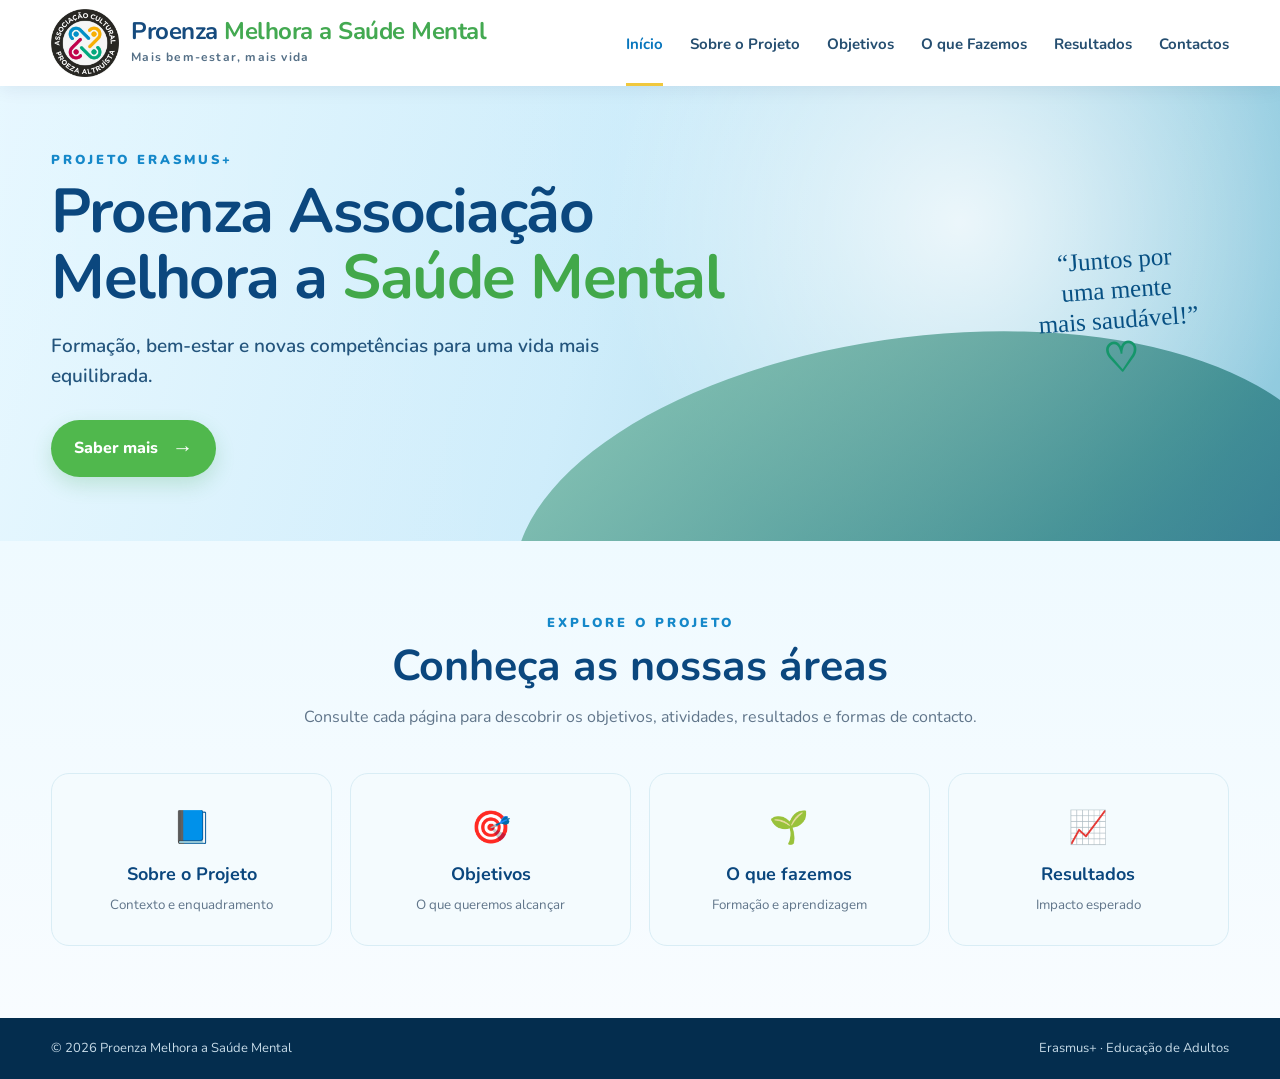
==== index.html @ 2174060f "Add script tag for menu.js in index.html" ====
<!DOCTYPE html>
<html lang="pt-PT">
<head>
<meta charset="UTF-8">
<meta name="viewport" content="width=device-width, initial-scale=1.0">
<meta name="description" content="Proenza Melhora a Saúde Mental — Projeto Erasmus+ de Educação de Adultos.">
<title>Proenza Melhora a Saúde Mental</title>
<link rel="preconnect" href="https://fonts.googleapis.com">
<link rel="preconnect" href="https://fonts.gstatic.com" crossorigin>
<link href="https://fonts.googleapis.com/css2?family=Nunito:wght@400;600;700;800;900&display=swap" rel="stylesheet">
<link rel="stylesheet" href="css/style.css">
</head>
<body data-page="index">
<header class="site-header"><div class="container nav-wrap">
<a class="brand" href="index.html" aria-label="Proenza Melhora a Saúde Mental — início">
<img class="brand-logo" src="css/imagens/logo.png" alt="Associação Cultural Proeza Altruísta">
<span class="brand-text"><strong>Proenza <span>Melhora a Saúde Mental</span></strong><small>Mais bem-estar, mais vida</small></span>
</a>
<button class="menu-toggle" aria-label="Abrir menu" aria-expanded="false"><span></span><span></span><span></span></button>
<nav class="main-nav" aria-label="Navegação principal" id="main-nav"></nav>
</div></header>
<main id="page-content"></main>
<footer class="site-footer"><div class="container footer-wrap"><span>© <span id="year"></span> Proenza Melhora a Saúde Mental</span><span>Erasmus+ · Educação de Adultos</span></div></footer>
<script src="dados/menu.js"></script>
<script src="js/common.js"></script>
<script src="dados/index.js"></script>
<script src="js/index.js"></script>
</body></html>
---- css/style.css ----
*{box-sizing:border-box;margin:0;padding:0}
:root{--blue:#0b477e;--blue2:#1696d2;--green:#42a84a;--purple:#8d78b9;--soft:#eef9fc;--text:#24415d;--muted:#60758a;--white:#fff;--dark:#07345d}
html{scroll-behavior:smooth}
body{font-family:'Nunito',Arial,sans-serif;color:var(--text);line-height:1.6;background:#fff}
a{text-decoration:none;color:inherit}
.container{width:min(1180px,92%);margin:auto}
.site-header{position:sticky;top:0;z-index:1000;background:rgba(255,255,255,.96);backdrop-filter:blur(10px);box-shadow:0 2px 18px rgba(0,40,80,.08)}
.nav-wrap{min-height:86px;display:flex;align-items:center;justify-content:space-between;gap:30px}
.brand{display:flex;align-items:center;gap:12px}
.brand-logo{width:68px;height:68px;object-fit:contain;display:block}
.brand-mark{position:relative;width:55px;height:55px;display:block}
.leaf{position:absolute;width:30px;height:42px;border-radius:100% 0 100% 0;bottom:2px}
.leaf-blue{left:5px;background:#1479bb;transform:rotate(-35deg)}
.leaf-green{right:2px;background:#4db35a;transform:rotate(35deg)}
.heart{position:absolute;left:18px;top:1px;color:#f5c53d;font-size:25px;z-index:2}
.brand-text strong{display:block;font-size:24px;line-height:1;color:#164b7e;letter-spacing:-.5px}
.brand-text strong span{color:#43a951}.brand-text strong em{color:#2d9c55;font-style:normal}
.brand-text small{display:block;color:#557087;font-size:12px;font-weight:700;letter-spacing:1.2px;margin-top:5px}
.main-nav{display:flex;align-items:center;gap:27px;font-size:15px;font-weight:700}
.main-nav a{padding:31px 0 27px;border-bottom:3px solid transparent;color:#254e70}
.main-nav a:hover,.main-nav a.active{color:#0876bd;border-color:#f0c83e}
.menu-toggle{display:none;background:none;border:0;cursor:pointer}
.menu-toggle span{display:block;width:27px;height:3px;background:var(--blue);margin:5px;border-radius:5px}
.hero{min-height:455px;position:relative;background:linear-gradient(105deg,#dff5ff 0%,#c7eafa 46%,#8ec9dd 100%);overflow:hidden}
.hero:after{content:"";position:absolute;right:-5%;bottom:-45%;width:65%;height:90%;background:linear-gradient(145deg,#70b89b,#237a79 60%,#0b5078);border-radius:50% 50% 0 0;opacity:.72;transform:rotate(-7deg)}
.hero-overlay{position:absolute;inset:0;background:radial-gradient(circle at 75% 30%,rgba(255,255,255,.75),transparent 35%),linear-gradient(90deg,rgba(255,255,255,.25),transparent)}
.hero-content{position:relative;z-index:2;min-height:455px;display:flex;align-items:center;justify-content:space-between}
.hero-copy{max-width:690px}.eyebrow{font-size:13px;font-weight:900;letter-spacing:3px;color:#1588c9;margin-bottom:9px}
.hero h1{font-size:clamp(38px,5vw,62px);line-height:1.06;color:var(--blue);letter-spacing:-1.5px}
.hero h1 span{color:var(--green)}.hero-subtitle{font-size:19px;max-width:570px;margin:20px 0 28px;color:#24557d;font-weight:600}
.hero-message{font-family:cursive;color:#075083;font-size:25px;line-height:1.2;text-align:center;transform:rotate(-4deg);margin-right:30px}.hero-message b{display:block;color:#15966a;font-size:40px}
.btn{display:inline-flex;align-items:center;gap:14px;border-radius:30px;padding:12px 23px;font-weight:800;transition:.25s;cursor:pointer}.btn span{font-size:21px}.btn-primary{background:#50b84d;color:#fff;box-shadow:0 8px 20px rgba(50,160,70,.2)}.btn-primary:hover{transform:translateY(-2px);background:#3ca341}.btn-outline{border:2px solid #168bd1;color:#0877bd;margin-top:15px}.btn-outline:hover{background:#168bd1;color:#fff}
.section{padding:80px 0}.section-soft{padding:72px 0;background:linear-gradient(180deg,#effaff,#f8fcff)}
.section-heading{margin-bottom:42px}.section-heading.centered{text-align:center;max-width:820px;margin-left:auto;margin-right:auto}.section-heading h2,.about h2,.results h2{font-size:clamp(30px,4vw,43px);line-height:1.1;color:var(--blue);margin-bottom:15px}.section-heading>p:last-child{color:var(--muted)}
.cards.three{display:grid;grid-template-columns:repeat(3,1fr);gap:30px}
.objective-card{display:grid;grid-template-columns:86px 1fr;gap:18px;background:#fff;border-radius:20px;padding:27px;box-shadow:0 8px 30px rgba(0,65,100,.08);transition:.25s}.objective-card:hover{transform:translateY(-5px);box-shadow:0 15px 35px rgba(0,65,100,.12)}
.icon-circle{width:75px;height:75px;border-radius:50%;display:grid;place-items:center;color:#fff;font-size:32px;font-weight:800}.icon-circle.blue{background:#48a9dd}.icon-circle.green{background:#66b84d}.icon-circle.purple{background:#9b86c1}
.number{font-size:13px;color:#1588c9;font-weight:900}.objective-card h3{font-size:19px;line-height:1.25;color:var(--blue);margin:3px 0 10px}.objective-card p{font-size:14px;color:var(--muted)}
.about-grid{display:grid;grid-template-columns:1.15fr .85fr;gap:65px;align-items:center}.about-copy p{margin-bottom:15px;color:#50677b}.project-info{background:#eef8fd;border-radius:12px;padding:28px;box-shadow:0 10px 30px rgba(0,70,100,.07)}.erasmus-badge{display:flex;align-items:center;gap:14px;border-bottom:1px solid #c9e1ed;padding-bottom:20px;margin-bottom:8px}.eu-flag{width:62px;height:40px;display:grid;place-items:center;background:#1554a0;color:#ffd83d;font-size:24px}.erasmus-badge strong{display:block;font-size:24px;color:#155b99}.erasmus-badge small{display:block;color:#527087}.info-row{display:flex;gap:15px;padding:16px 0;border-bottom:1px solid #d7e8ef}.info-row:last-child{border-bottom:0}.info-row>span{font-size:22px;color:#1787c6;width:28px;text-align:center}.info-row strong,.info-row small{display:block}.info-row strong{font-size:14px;color:#174c75}.info-row small{font-size:13px;color:#5d7180}
.stats{background:linear-gradient(90deg,#0a78b8,#187eab);color:#fff;padding:34px 0}.stats-grid{display:grid;grid-template-columns:repeat(3,1fr);gap:35px;text-align:center}.stats strong{display:block;font-size:44px;line-height:1;font-weight:900}.stats span{display:block;font-size:14px;margin-top:8px;opacity:.94}
.topic-grid{display:grid;grid-template-columns:repeat(4,1fr);gap:18px}.topic-grid article{border:1px solid #e0edf2;border-radius:17px;padding:25px 20px;background:#fff;box-shadow:0 5px 20px rgba(0,60,100,.05);transition:.25s}.topic-grid article:hover{transform:translateY(-4px);border-color:#9fd4e8}.topic-grid span{font-size:32px}.topic-grid h3{color:var(--blue);margin:9px 0 4px}.topic-grid p{font-size:13px;color:var(--muted)}
.results-grid{display:grid;grid-template-columns:1fr 1fr;gap:70px;align-items:center}.results-list{display:grid;gap:12px}.results-list div{background:#fff;border-radius:12px;padding:13px 17px;color:#31576f;font-weight:700;box-shadow:0 4px 15px rgba(0,60,100,.05)}.results-list div:first-letter{color:#42a84a}
.quick-grid{display:grid;grid-template-columns:repeat(4,1fr);gap:18px}.quick-card{padding:28px 20px;border-radius:18px;background:#f4fbfe;border:1px solid #d9edf5;text-align:center;transition:.25s}.quick-card:hover{transform:translateY(-5px);background:#fff;box-shadow:0 10px 28px rgba(0,60,100,.08)}.quick-card span{display:block;font-size:32px}.quick-card strong{display:block;color:var(--blue);font-size:18px;margin:7px 0 3px}.quick-card small{color:var(--muted)}
.section-dark{background:#063a63;color:#fff;padding:65px 0}.contact-grid{display:grid;grid-template-columns:1fr 1fr;gap:70px;align-items:center}.eyebrow.light{color:#75c9ee}.contact h2{font-size:clamp(31px,4vw,45px);line-height:1.1;margin-bottom:15px}.contact p{opacity:.88}.contact-box{background:rgba(255,255,255,.1);border:1px solid rgba(255,255,255,.18);border-radius:18px;padding:25px;display:grid;gap:7px}.contact-box strong{font-size:20px}.contact-box span{font-size:14px;opacity:.85}.contact-box a{display:inline-block;margin-top:10px;background:#55b84d;color:#fff;border-radius:25px;padding:9px 18px;width:max-content;font-weight:800}
.site-footer{background:#042d4e;color:#c7dbe8;padding:20px 0;font-size:13px}.footer-wrap{display:flex;justify-content:space-between;gap:20px}
@media(max-width:1000px){.main-nav{gap:15px;font-size:14px}.hero-message{display:none}.cards.three{grid-template-columns:1fr}.topic-grid{grid-template-columns:repeat(2,1fr)}}
@media(max-width:760px){.nav-wrap{min-height:74px}.menu-toggle{display:block}.main-nav{position:absolute;top:74px;left:0;right:0;background:#fff;display:none;flex-direction:column;align-items:stretch;padding:10px 6%;box-shadow:0 12px 20px rgba(0,50,80,.1)}.main-nav.open{display:flex}.main-nav a{padding:12px 0;border-bottom:1px solid #eaf1f5}.brand-text strong{font-size:18px}.brand-text small{font-size:9px}.brand-logo{width:52px;height:52px}.brand-mark{width:44px;height:44px;transform:scale(.8);transform-origin:left center}.hero{min-height:520px}.hero-content{min-height:520px}.hero h1{font-size:42px}.hero-subtitle{font-size:17px}.about-grid,.results-grid,.contact-grid{grid-template-columns:1fr;gap:35px}.stats-grid{grid-template-columns:1fr;gap:22px}.quick-grid{grid-template-columns:1fr 1fr}.footer-wrap{flex-direction:column}.section{padding:60px 0}}
@media(max-width:480px){.topic-grid,.quick-grid{grid-template-columns:1fr}.objective-card{grid-template-columns:65px 1fr;padding:20px}.icon-circle{width:60px;height:60px;font-size:25px}.hero h1{font-size:35px}.project-info{padding:20px}.section-heading{margin-bottom:30px}}

/* Navegação multipágina com transição suave */
body{opacity:1;transition:opacity .32s ease,transform .32s ease}
body.page-leave{opacity:0;transform:translateY(8px)}
.page-intro{padding:76px 0 28px}
.page-intro h1{font-size:clamp(34px,5vw,54px);color:var(--blue);line-height:1.08}
.page-intro p{max-width:760px;color:var(--muted);margin-top:15px}
@media(prefers-reduced-motion:reduce){body{transition:none}}
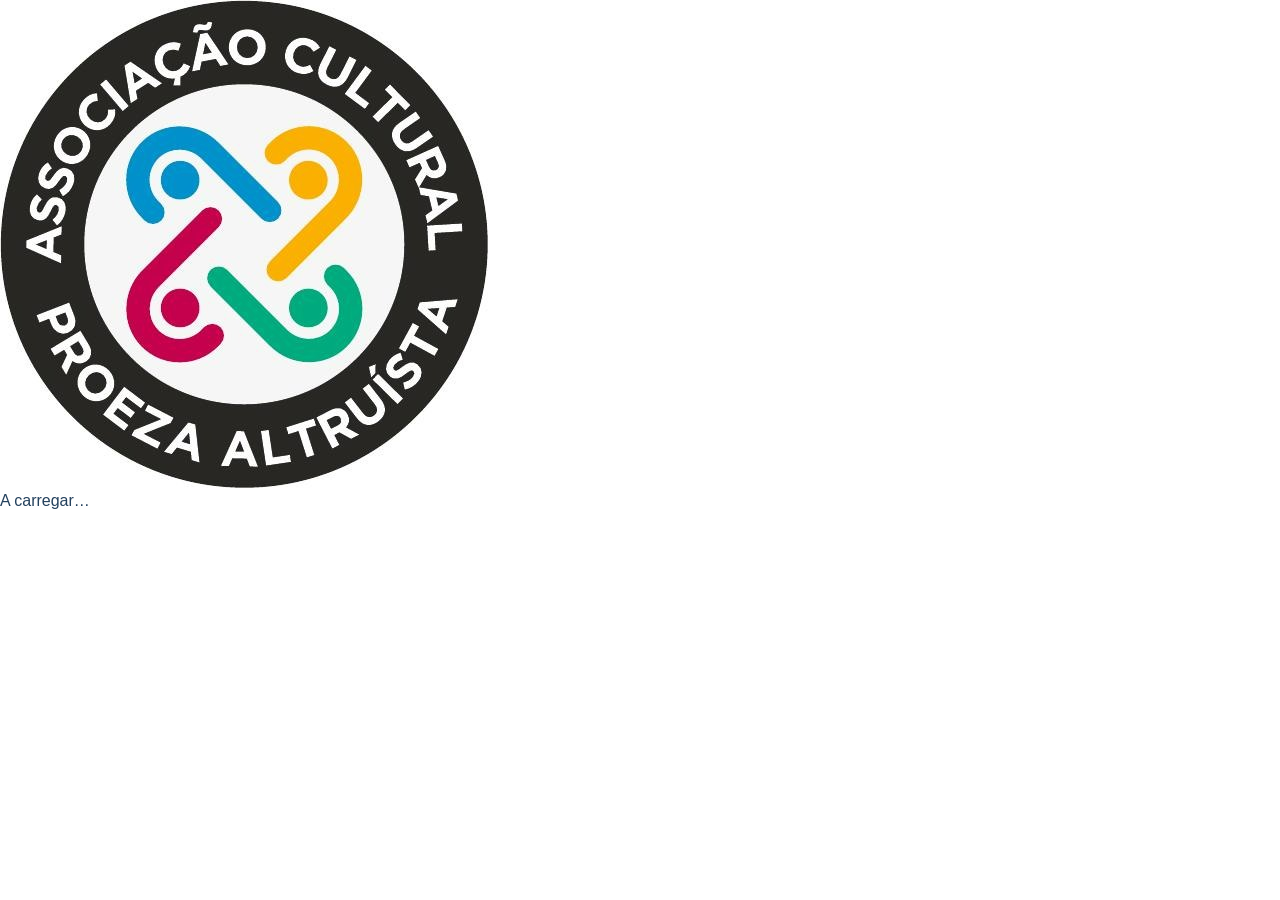
==== commit 4c241491: "Add files via upload" ====
--- a/index.html
+++ b/index.html
@@ -1,28 +1,25 @@
 <!DOCTYPE html>
-<html lang="pt-PT">
+<html lang="pt">
 <head>
-<meta charset="UTF-8">
-<meta name="viewport" content="width=device-width, initial-scale=1.0">
-<meta name="description" content="Proenza Melhora a Saúde Mental — Projeto Erasmus+ de Educação de Adultos.">
-<title>Proenza Melhora a Saúde Mental</title>
-<link rel="preconnect" href="https://fonts.googleapis.com">
-<link rel="preconnect" href="https://fonts.gstatic.com" crossorigin>
-<link href="https://fonts.googleapis.com/css2?family=Nunito:wght@400;600;700;800;900&display=swap" rel="stylesheet">
-<link rel="stylesheet" href="css/style.css">
+  <meta charset="UTF-8">
+  <meta name="viewport" content="width=device-width, initial-scale=1.0">
+  <title>Proenza</title>
+  <link rel="stylesheet" href="css/style.css">
 </head>
-<body data-page="index">
-<header class="site-header"><div class="container nav-wrap">
-<a class="brand" href="index.html" aria-label="Proenza Melhora a Saúde Mental — início">
-<img class="brand-logo" src="css/imagens/logo.png" alt="Associação Cultural Proeza Altruísta">
-<span class="brand-text"><strong>Proenza <span>Melhora a Saúde Mental</span></strong><small>Mais bem-estar, mais vida</small></span>
-</a>
-<button class="menu-toggle" aria-label="Abrir menu" aria-expanded="false"><span></span><span></span><span></span></button>
-<nav class="main-nav" aria-label="Navegação principal" id="main-nav"></nav>
-</div></header>
-<main id="page-content"></main>
-<footer class="site-footer"><div class="container footer-wrap"><span>© <span id="year"></span> Proenza Melhora a Saúde Mental</span><span>Erasmus+ · Educação de Adultos</span></div></footer>
-<script src="dados/menu.js"></script>
-<script src="js/common.js"></script>
-<script src="dados/index.js"></script>
-<script src="js/index.js"></script>
-</body></html>
+<body>
+  <header id="site-header">
+    <div class="header-inner">
+      <a class="brand" href="#index" aria-label="Proenza - início">
+        <img src="css/imagens/logo.png" alt="Proenza">
+      </a>
+      <nav id="main-menu" aria-label="Menu principal"></nav>
+    </div>
+  </header>
+
+  <main id="page-content" tabindex="-1">
+    <div class="page-loading">A carregar…</div>
+  </main>
+
+  <script type="module" src="js/app.js"></script>
+</body>
+</html>
--- a/css/style.css
+++ b/css/style.css
@@ -54,3 +54,24 @@
 .page-intro h1{font-size:clamp(34px,5vw,54px);color:var(--blue);line-height:1.08}
 .page-intro p{max-width:760px;color:var(--muted);margin-top:15px}
 @media(prefers-reduced-motion:reduce){body{transition:none}}
+
+/* Header permanente: apenas #page-content muda durante a navegação. */
+#site-header {
+  position: sticky;
+  top: 0;
+  z-index: 1000;
+  background: var(--header-bg, #ffffff);
+}
+#page-content {
+  transition: opacity .18s ease, transform .18s ease;
+}
+#page-content.is-changing {
+  opacity: 0;
+  transform: translateY(8px);
+}
+#main-menu a.active {
+  font-weight: 700;
+}
+@media (prefers-reduced-motion: reduce) {
+  #page-content { transition: none; }
+}
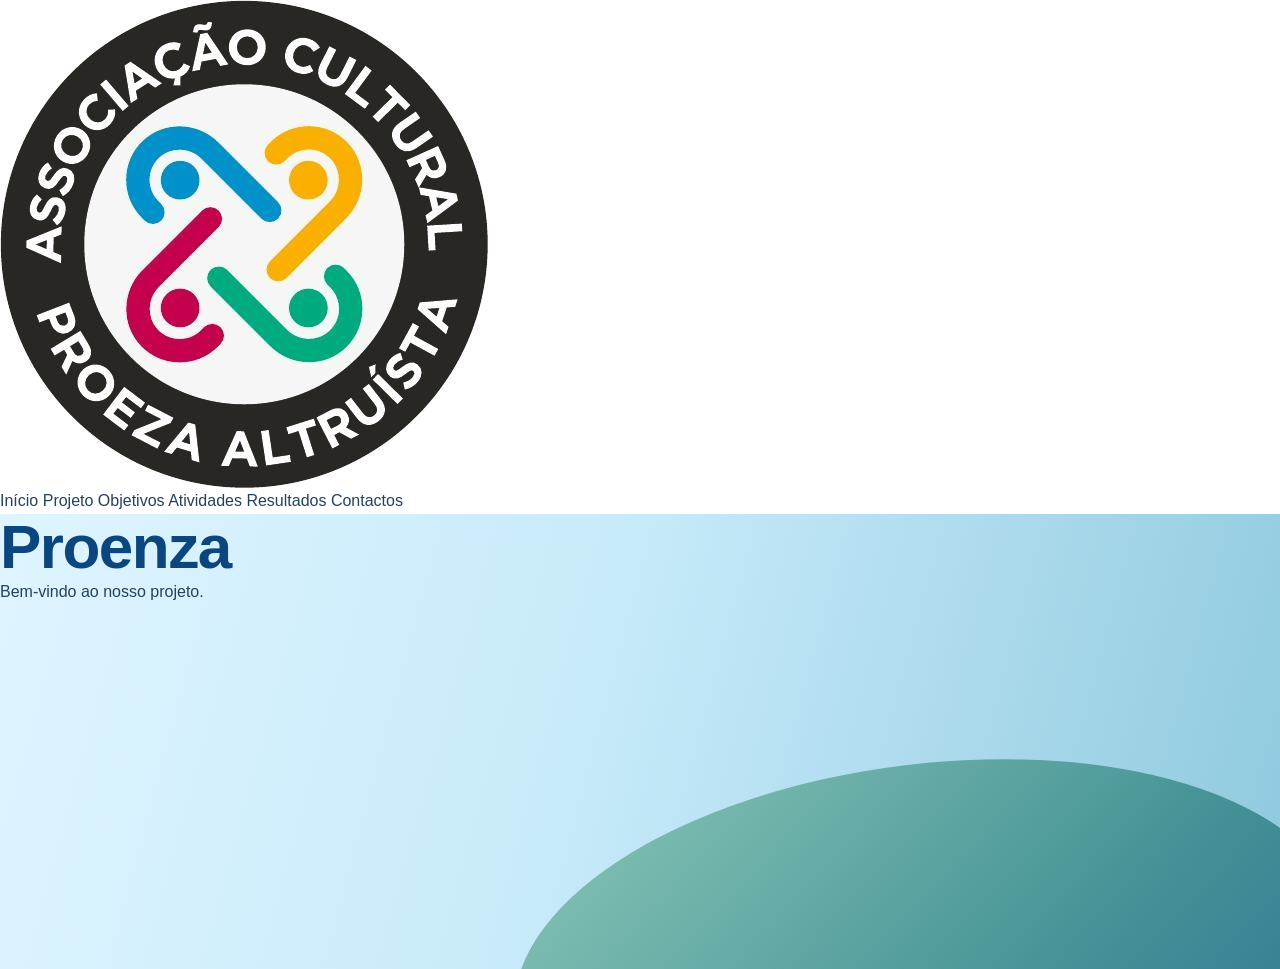
==== commit 6e4b2eea: "Update index.html" ====
--- a/index.html
+++ b/index.html
@@ -9,17 +9,26 @@
 <body>
   <header id="site-header">
     <div class="header-inner">
-      <a class="brand" href="#index" aria-label="Proenza - início">
-        <img src="css/imagens/logo.png" alt="Proenza">
+      <a class="brand" href="index.html" aria-label="Proenza - início">
+        <img src="css/imagens/logo.png" alt="Proenza" class="site-logo">
       </a>
-      <nav id="main-menu" aria-label="Menu principal"></nav>
+
+      <nav id="main-menu" aria-label="Menu principal">
+        <a href="index.html">Início</a>
+        <a href="projeto.html">Projeto</a>
+        <a href="objetivos.html">Objetivos</a>
+        <a href="atividades.html">Atividades</a>
+        <a href="resultados.html">Resultados</a>
+        <a href="contactos.html">Contactos</a>
+      </nav>
     </div>
   </header>
 
-  <main id="page-content" tabindex="-1">
-    <div class="page-loading">A carregar…</div>
+  <main id="page-content">
+    <section class="hero">
+      <h1>Proenza</h1>
+      <p>Bem-vindo ao nosso projeto.</p>
+    </section>
   </main>
-
-  <script type="module" src="js/app.js"></script>
 </body>
 </html>
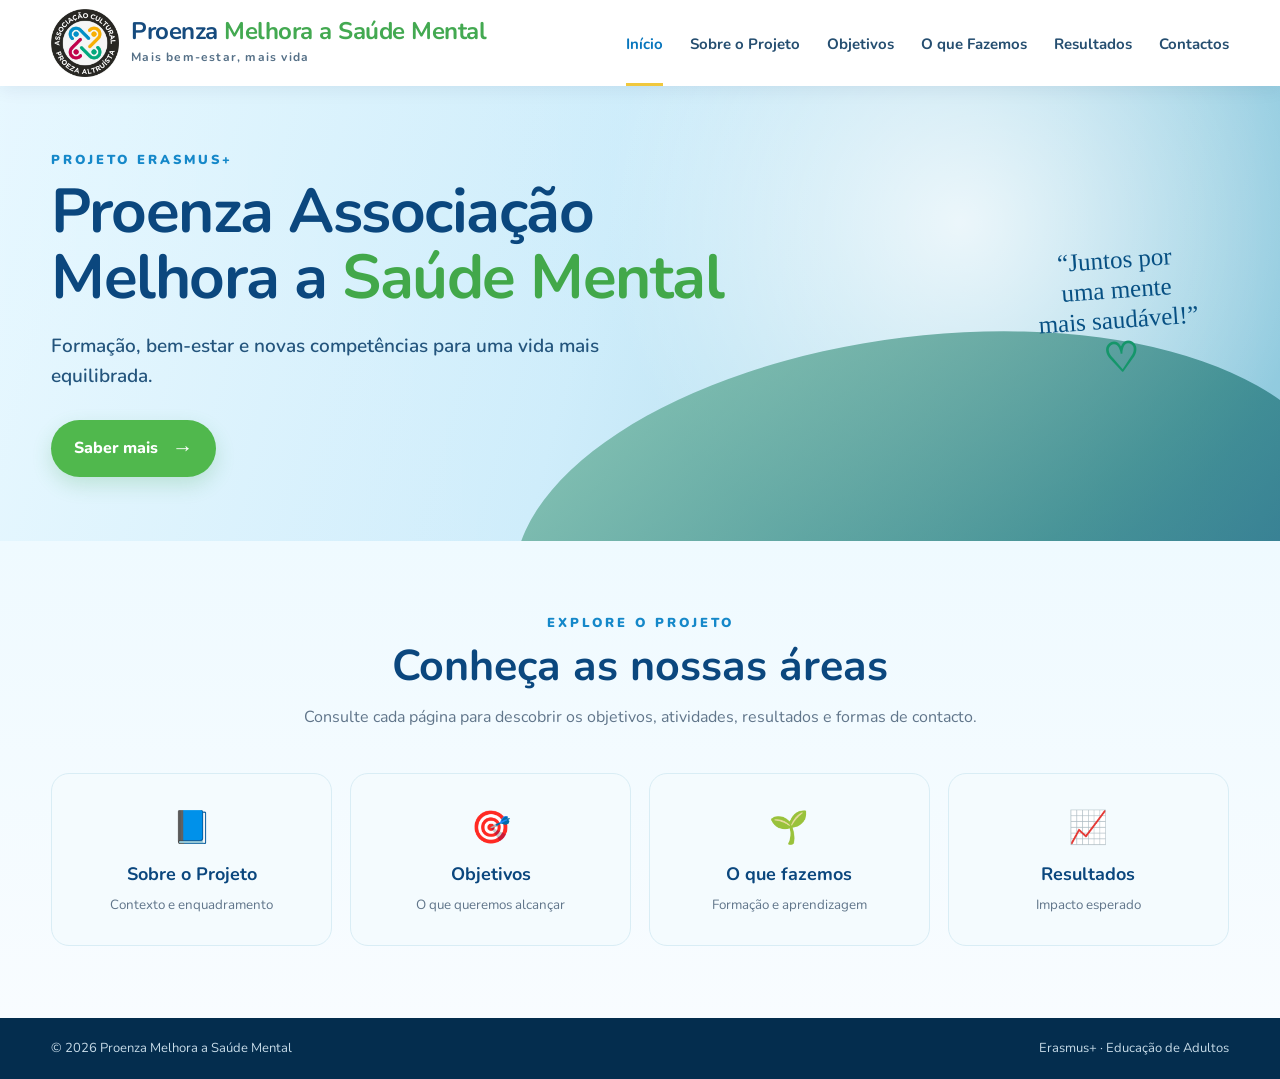
==== commit a9e8bc7f: "Add files via upload" ====
--- a/index.html
+++ b/index.html
@@ -1,34 +1,28 @@
 <!DOCTYPE html>
-<html lang="pt">
+<html lang="pt-PT">
 <head>
-  <meta charset="UTF-8">
-  <meta name="viewport" content="width=device-width, initial-scale=1.0">
-  <title>Proenza</title>
-  <link rel="stylesheet" href="css/style.css">
+<meta charset="UTF-8">
+<meta name="viewport" content="width=device-width, initial-scale=1.0">
+<meta name="description" content="Proenza Melhora a Saúde Mental — Projeto Erasmus+ de Educação de Adultos.">
+<title>Proenza Melhora a Saúde Mental</title>
+<link rel="preconnect" href="https://fonts.googleapis.com">
+<link rel="preconnect" href="https://fonts.gstatic.com" crossorigin>
+<link href="https://fonts.googleapis.com/css2?family=Nunito:wght@400;600;700;800;900&display=swap" rel="stylesheet">
+<link rel="stylesheet" href="css/style.css">
 </head>
-<body>
-  <header id="site-header">
-    <div class="header-inner">
-      <a class="brand" href="index.html" aria-label="Proenza - início">
-        <img src="css/imagens/logo.png" alt="Proenza" class="site-logo">
-      </a>
-
-      <nav id="main-menu" aria-label="Menu principal">
-        <a href="index.html">Início</a>
-        <a href="projeto.html">Projeto</a>
-        <a href="objetivos.html">Objetivos</a>
-        <a href="atividades.html">Atividades</a>
-        <a href="resultados.html">Resultados</a>
-        <a href="contactos.html">Contactos</a>
-      </nav>
-    </div>
-  </header>
-
-  <main id="page-content">
-    <section class="hero">
-      <h1>Proenza</h1>
-      <p>Bem-vindo ao nosso projeto.</p>
-    </section>
-  </main>
-</body>
-</html>
+<body data-page="index">
+<header class="site-header"><div class="container nav-wrap">
+<a class="brand" href="index.html" aria-label="Proenza Melhora a Saúde Mental — início">
+<img class="brand-logo" src="css/imagens/logo.png" alt="Associação Cultural Proeza Altruísta">
+<span class="brand-text"><strong>Proenza <span>Melhora a Saúde Mental</span></strong><small>Mais bem-estar, mais vida</small></span>
+</a>
+<button class="menu-toggle" aria-label="Abrir menu" aria-expanded="false"><span></span><span></span><span></span></button>
+<nav class="main-nav" aria-label="Navegação principal" id="main-nav"></nav>
+</div></header>
+<main id="page-content"></main>
+<footer class="site-footer"><div class="container footer-wrap"><span>© <span id="year"></span> Proenza Melhora a Saúde Mental</span><span>Erasmus+ · Educação de Adultos</span></div></footer>
+<script src="dados/menu.js"></script>
+<script src="js/common.js"></script>
+<script src="dados/index.js"></script>
+<script src="js/index.js"></script>
+</body></html>
--- a/css/style.css
+++ b/css/style.css
@@ -54,24 +54,3 @@
 .page-intro h1{font-size:clamp(34px,5vw,54px);color:var(--blue);line-height:1.08}
 .page-intro p{max-width:760px;color:var(--muted);margin-top:15px}
 @media(prefers-reduced-motion:reduce){body{transition:none}}
-
-/* Header permanente: apenas #page-content muda durante a navegação. */
-#site-header {
-  position: sticky;
-  top: 0;
-  z-index: 1000;
-  background: var(--header-bg, #ffffff);
-}
-#page-content {
-  transition: opacity .18s ease, transform .18s ease;
-}
-#page-content.is-changing {
-  opacity: 0;
-  transform: translateY(8px);
-}
-#main-menu a.active {
-  font-weight: 700;
-}
-@media (prefers-reduced-motion: reduce) {
-  #page-content { transition: none; }
-}
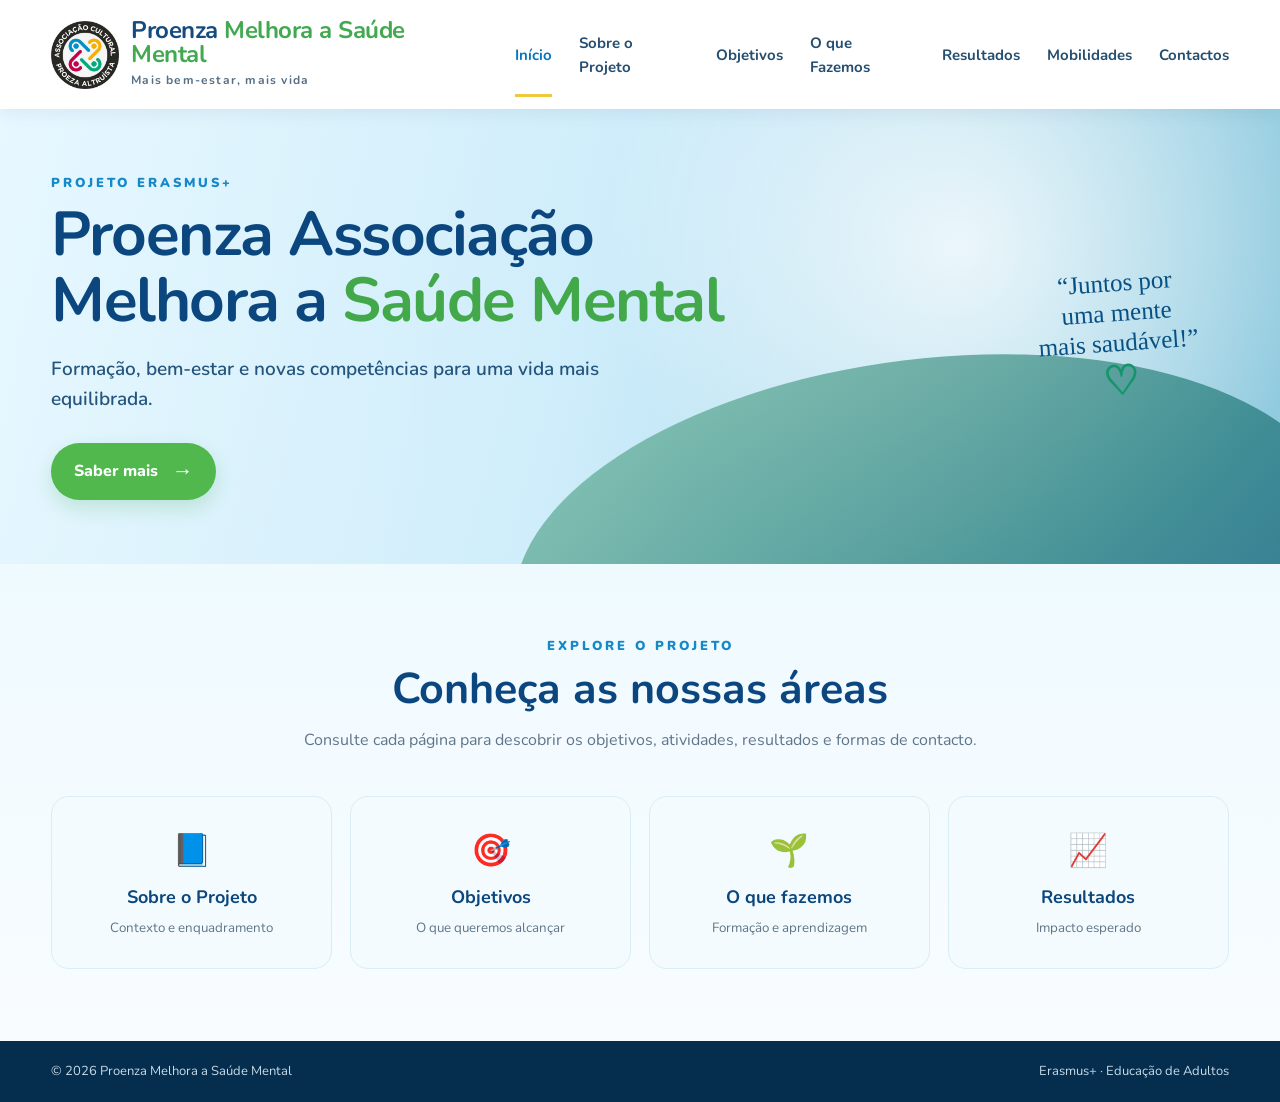
==== commit fcf29631: "Fix title typo in index.html" ====
--- a/index.html
+++ b/index.html
@@ -4,7 +4,7 @@
 <meta charset="UTF-8">
 <meta name="viewport" content="width=device-width, initial-scale=1.0">
 <meta name="description" content="Proenza Melhora a Saúde Mental — Projeto Erasmus+ de Educação de Adultos.">
-<title>Proenza Melhora a Saúde Mental</title>
+<title>Proeza Melhora a Saúde Mental</title>
 <link rel="preconnect" href="https://fonts.googleapis.com">
 <link rel="preconnect" href="https://fonts.gstatic.com" crossorigin>
 <link href="https://fonts.googleapis.com/css2?family=Nunito:wght@400;600;700;800;900&display=swap" rel="stylesheet">
@@ -25,4 +25,4 @@
 <script src="js/common.js"></script>
 <script src="dados/index.js"></script>
 <script src="js/index.js"></script>
-</body></html>+</body></html>
--- a/css/style.css
+++ b/css/style.css
@@ -4,6 +4,7 @@
 body{font-family:'Nunito',Arial,sans-serif;color:var(--text);line-height:1.6;background:#fff}
 a{text-decoration:none;color:inherit}
 .container{width:min(1180px,92%);margin:auto}
+
 .site-header{position:sticky;top:0;z-index:1000;background:rgba(255,255,255,.96);backdrop-filter:blur(10px);box-shadow:0 2px 18px rgba(0,40,80,.08)}
 .nav-wrap{min-height:86px;display:flex;align-items:center;justify-content:space-between;gap:30px}
 .brand{display:flex;align-items:center;gap:12px}
@@ -13,44 +14,488 @@
 .leaf-blue{left:5px;background:#1479bb;transform:rotate(-35deg)}
 .leaf-green{right:2px;background:#4db35a;transform:rotate(35deg)}
 .heart{position:absolute;left:18px;top:1px;color:#f5c53d;font-size:25px;z-index:2}
+
 .brand-text strong{display:block;font-size:24px;line-height:1;color:#164b7e;letter-spacing:-.5px}
-.brand-text strong span{color:#43a951}.brand-text strong em{color:#2d9c55;font-style:normal}
+.brand-text strong span{color:#43a951}
+.brand-text strong em{color:#2d9c55;font-style:normal}
 .brand-text small{display:block;color:#557087;font-size:12px;font-weight:700;letter-spacing:1.2px;margin-top:5px}
+
 .main-nav{display:flex;align-items:center;gap:27px;font-size:15px;font-weight:700}
 .main-nav a{padding:31px 0 27px;border-bottom:3px solid transparent;color:#254e70}
 .main-nav a:hover,.main-nav a.active{color:#0876bd;border-color:#f0c83e}
+
 .menu-toggle{display:none;background:none;border:0;cursor:pointer}
 .menu-toggle span{display:block;width:27px;height:3px;background:var(--blue);margin:5px;border-radius:5px}
+
 .hero{min-height:455px;position:relative;background:linear-gradient(105deg,#dff5ff 0%,#c7eafa 46%,#8ec9dd 100%);overflow:hidden}
 .hero:after{content:"";position:absolute;right:-5%;bottom:-45%;width:65%;height:90%;background:linear-gradient(145deg,#70b89b,#237a79 60%,#0b5078);border-radius:50% 50% 0 0;opacity:.72;transform:rotate(-7deg)}
 .hero-overlay{position:absolute;inset:0;background:radial-gradient(circle at 75% 30%,rgba(255,255,255,.75),transparent 35%),linear-gradient(90deg,rgba(255,255,255,.25),transparent)}
 .hero-content{position:relative;z-index:2;min-height:455px;display:flex;align-items:center;justify-content:space-between}
-.hero-copy{max-width:690px}.eyebrow{font-size:13px;font-weight:900;letter-spacing:3px;color:#1588c9;margin-bottom:9px}
+.hero-copy{max-width:690px}
+
+.eyebrow{font-size:13px;font-weight:900;letter-spacing:3px;color:#1588c9;margin-bottom:9px}
+
 .hero h1{font-size:clamp(38px,5vw,62px);line-height:1.06;color:var(--blue);letter-spacing:-1.5px}
-.hero h1 span{color:var(--green)}.hero-subtitle{font-size:19px;max-width:570px;margin:20px 0 28px;color:#24557d;font-weight:600}
-.hero-message{font-family:cursive;color:#075083;font-size:25px;line-height:1.2;text-align:center;transform:rotate(-4deg);margin-right:30px}.hero-message b{display:block;color:#15966a;font-size:40px}
-.btn{display:inline-flex;align-items:center;gap:14px;border-radius:30px;padding:12px 23px;font-weight:800;transition:.25s;cursor:pointer}.btn span{font-size:21px}.btn-primary{background:#50b84d;color:#fff;box-shadow:0 8px 20px rgba(50,160,70,.2)}.btn-primary:hover{transform:translateY(-2px);background:#3ca341}.btn-outline{border:2px solid #168bd1;color:#0877bd;margin-top:15px}.btn-outline:hover{background:#168bd1;color:#fff}
-.section{padding:80px 0}.section-soft{padding:72px 0;background:linear-gradient(180deg,#effaff,#f8fcff)}
-.section-heading{margin-bottom:42px}.section-heading.centered{text-align:center;max-width:820px;margin-left:auto;margin-right:auto}.section-heading h2,.about h2,.results h2{font-size:clamp(30px,4vw,43px);line-height:1.1;color:var(--blue);margin-bottom:15px}.section-heading>p:last-child{color:var(--muted)}
+.hero h1 span{color:var(--green)}
+
+.hero-subtitle{font-size:19px;max-width:570px;margin:20px 0 28px;color:#24557d;font-weight:600}
+
+.hero-message{font-family:cursive;color:#075083;font-size:25px;line-height:1.2;text-align:center;transform:rotate(-4deg);margin-right:30px}
+.hero-message b{display:block;color:#15966a;font-size:40px}
+
+.btn{display:inline-flex;align-items:center;gap:14px;border-radius:30px;padding:12px 23px;font-weight:800;transition:.25s;cursor:pointer}
+.btn span{font-size:21px}
+.btn-primary{background:#50b84d;color:#fff;box-shadow:0 8px 20px rgba(50,160,70,.2)}
+.btn-primary:hover{transform:translateY(-2px);background:#3ca341}
+.btn-outline{border:2px solid #168bd1;color:#0877bd;margin-top:15px}
+.btn-outline:hover{background:#168bd1;color:#fff}
+
+.section{padding:80px 0}
+.section-soft{padding:72px 0;background:linear-gradient(180deg,#effaff,#f8fcff)}
+
+.section-heading{margin-bottom:42px}
+.section-heading.centered{text-align:center;max-width:820px;margin-left:auto;margin-right:auto}
+.section-heading h2,.about h2,.results h2{font-size:clamp(30px,4vw,43px);line-height:1.1;color:var(--blue);margin-bottom:15px}
+.section-heading>p:last-child{color:var(--muted)}
+
 .cards.three{display:grid;grid-template-columns:repeat(3,1fr);gap:30px}
-.objective-card{display:grid;grid-template-columns:86px 1fr;gap:18px;background:#fff;border-radius:20px;padding:27px;box-shadow:0 8px 30px rgba(0,65,100,.08);transition:.25s}.objective-card:hover{transform:translateY(-5px);box-shadow:0 15px 35px rgba(0,65,100,.12)}
-.icon-circle{width:75px;height:75px;border-radius:50%;display:grid;place-items:center;color:#fff;font-size:32px;font-weight:800}.icon-circle.blue{background:#48a9dd}.icon-circle.green{background:#66b84d}.icon-circle.purple{background:#9b86c1}
-.number{font-size:13px;color:#1588c9;font-weight:900}.objective-card h3{font-size:19px;line-height:1.25;color:var(--blue);margin:3px 0 10px}.objective-card p{font-size:14px;color:var(--muted)}
-.about-grid{display:grid;grid-template-columns:1.15fr .85fr;gap:65px;align-items:center}.about-copy p{margin-bottom:15px;color:#50677b}.project-info{background:#eef8fd;border-radius:12px;padding:28px;box-shadow:0 10px 30px rgba(0,70,100,.07)}.erasmus-badge{display:flex;align-items:center;gap:14px;border-bottom:1px solid #c9e1ed;padding-bottom:20px;margin-bottom:8px}.eu-flag{width:62px;height:40px;display:grid;place-items:center;background:#1554a0;color:#ffd83d;font-size:24px}.erasmus-badge strong{display:block;font-size:24px;color:#155b99}.erasmus-badge small{display:block;color:#527087}.info-row{display:flex;gap:15px;padding:16px 0;border-bottom:1px solid #d7e8ef}.info-row:last-child{border-bottom:0}.info-row>span{font-size:22px;color:#1787c6;width:28px;text-align:center}.info-row strong,.info-row small{display:block}.info-row strong{font-size:14px;color:#174c75}.info-row small{font-size:13px;color:#5d7180}
-.stats{background:linear-gradient(90deg,#0a78b8,#187eab);color:#fff;padding:34px 0}.stats-grid{display:grid;grid-template-columns:repeat(3,1fr);gap:35px;text-align:center}.stats strong{display:block;font-size:44px;line-height:1;font-weight:900}.stats span{display:block;font-size:14px;margin-top:8px;opacity:.94}
-.topic-grid{display:grid;grid-template-columns:repeat(4,1fr);gap:18px}.topic-grid article{border:1px solid #e0edf2;border-radius:17px;padding:25px 20px;background:#fff;box-shadow:0 5px 20px rgba(0,60,100,.05);transition:.25s}.topic-grid article:hover{transform:translateY(-4px);border-color:#9fd4e8}.topic-grid span{font-size:32px}.topic-grid h3{color:var(--blue);margin:9px 0 4px}.topic-grid p{font-size:13px;color:var(--muted)}
-.results-grid{display:grid;grid-template-columns:1fr 1fr;gap:70px;align-items:center}.results-list{display:grid;gap:12px}.results-list div{background:#fff;border-radius:12px;padding:13px 17px;color:#31576f;font-weight:700;box-shadow:0 4px 15px rgba(0,60,100,.05)}.results-list div:first-letter{color:#42a84a}
-.quick-grid{display:grid;grid-template-columns:repeat(4,1fr);gap:18px}.quick-card{padding:28px 20px;border-radius:18px;background:#f4fbfe;border:1px solid #d9edf5;text-align:center;transition:.25s}.quick-card:hover{transform:translateY(-5px);background:#fff;box-shadow:0 10px 28px rgba(0,60,100,.08)}.quick-card span{display:block;font-size:32px}.quick-card strong{display:block;color:var(--blue);font-size:18px;margin:7px 0 3px}.quick-card small{color:var(--muted)}
-.section-dark{background:#063a63;color:#fff;padding:65px 0}.contact-grid{display:grid;grid-template-columns:1fr 1fr;gap:70px;align-items:center}.eyebrow.light{color:#75c9ee}.contact h2{font-size:clamp(31px,4vw,45px);line-height:1.1;margin-bottom:15px}.contact p{opacity:.88}.contact-box{background:rgba(255,255,255,.1);border:1px solid rgba(255,255,255,.18);border-radius:18px;padding:25px;display:grid;gap:7px}.contact-box strong{font-size:20px}.contact-box span{font-size:14px;opacity:.85}.contact-box a{display:inline-block;margin-top:10px;background:#55b84d;color:#fff;border-radius:25px;padding:9px 18px;width:max-content;font-weight:800}
-.site-footer{background:#042d4e;color:#c7dbe8;padding:20px 0;font-size:13px}.footer-wrap{display:flex;justify-content:space-between;gap:20px}
-@media(max-width:1000px){.main-nav{gap:15px;font-size:14px}.hero-message{display:none}.cards.three{grid-template-columns:1fr}.topic-grid{grid-template-columns:repeat(2,1fr)}}
-@media(max-width:760px){.nav-wrap{min-height:74px}.menu-toggle{display:block}.main-nav{position:absolute;top:74px;left:0;right:0;background:#fff;display:none;flex-direction:column;align-items:stretch;padding:10px 6%;box-shadow:0 12px 20px rgba(0,50,80,.1)}.main-nav.open{display:flex}.main-nav a{padding:12px 0;border-bottom:1px solid #eaf1f5}.brand-text strong{font-size:18px}.brand-text small{font-size:9px}.brand-logo{width:52px;height:52px}.brand-mark{width:44px;height:44px;transform:scale(.8);transform-origin:left center}.hero{min-height:520px}.hero-content{min-height:520px}.hero h1{font-size:42px}.hero-subtitle{font-size:17px}.about-grid,.results-grid,.contact-grid{grid-template-columns:1fr;gap:35px}.stats-grid{grid-template-columns:1fr;gap:22px}.quick-grid{grid-template-columns:1fr 1fr}.footer-wrap{flex-direction:column}.section{padding:60px 0}}
-@media(max-width:480px){.topic-grid,.quick-grid{grid-template-columns:1fr}.objective-card{grid-template-columns:65px 1fr;padding:20px}.icon-circle{width:60px;height:60px;font-size:25px}.hero h1{font-size:35px}.project-info{padding:20px}.section-heading{margin-bottom:30px}}
-
-/* Navegação multipágina com transição suave */
-body{opacity:1;transition:opacity .32s ease,transform .32s ease}
-body.page-leave{opacity:0;transform:translateY(8px)}
-.page-intro{padding:76px 0 28px}
-.page-intro h1{font-size:clamp(34px,5vw,54px);color:var(--blue);line-height:1.08}
-.page-intro p{max-width:760px;color:var(--muted);margin-top:15px}
-@media(prefers-reduced-motion:reduce){body{transition:none}}
+
+.objective-card{display:grid;grid-template-columns:86px 1fr;gap:18px;background:#fff;border-radius:20px;padding:27px;box-shadow:0 8px 30px rgba(0,65,100,.08);transition:.25s}
+.objective-card:hover{transform:translateY(-5px);box-shadow:0 15px 35px rgba(0,65,100,.12)}
+
+.icon-circle{width:75px;height:75px;border-radius:50%;display:grid;place-items:center;color:#fff;font-size:32px;font-weight:800}
+.icon-circle.blue{background:#48a9dd}
+.icon-circle.green{background:#66b84d}
+.icon-circle.purple{background:#9b86c1}
+
+.number{font-size:13px;color:#1588c9;font-weight:900}
+.objective-card h3{font-size:19px;line-height:1.25;color:var(--blue);margin:3px 0 10px}
+.objective-card p{font-size:14px;color:var(--muted)}
+
+.about-grid{display:grid;grid-template-columns:1.15fr .85fr;gap:65px;align-items:center}
+.about-copy p{margin-bottom:15px;color:#50677b}
+
+.project-info{background:#eef8fd;border-radius:12px;padding:28px;box-shadow:0 10px 30px rgba(0,70,100,.07)}
+
+.erasmus-badge{display:flex;align-items:center;gap:14px;border-bottom:1px solid #c9e1ed;padding-bottom:20px;margin-bottom:8px}
+.eu-flag{width:62px;height:40px;display:grid;place-items:center;background:#1554a0;color:#ffd83d;font-size:24px}
+.erasmus-badge strong{display:block;font-size:24px;color:#155b99}
+.erasmus-badge small{display:block;color:#527087}
+
+.info-row{display:flex;gap:15px;padding:16px 0;border-bottom:1px solid #d7e8ef}
+.info-row:last-child{border-bottom:0}
+.info-row>span{font-size:22px;color:#1787c6;width:28px;text-align:center}
+.info-row strong,.info-row small{display:block}
+.info-row strong{font-size:14px;color:#174c75}
+.info-row small{font-size:13px;color:#5d7180}
+
+.stats{background:linear-gradient(90deg,#0a78b8,#187eab);color:#fff;padding:34px 0}
+.stats-grid{display:grid;grid-template-columns:repeat(3,1fr);gap:35px;text-align:center}
+.stats strong{display:block;font-size:44px;line-height:1;font-weight:900}
+.stats span{display:block;font-size:14px;margin-top:8px;opacity:.94}
+
+.topic-grid{display:grid;grid-template-columns:repeat(4,1fr);gap:18px}
+.topic-grid article{border:1px solid #e0edf2;border-radius:17px;padding:25px 20px;background:#fff;box-shadow:0 5px 20px rgba(0,60,100,.05);transition:.25s}
+.topic-grid article:hover{transform:translateY(-4px);border-color:#9fd4e8}
+.topic-grid span{font-size:32px}
+.topic-grid h3{color:var(--blue);margin:9px 0 4px}
+.topic-grid p{font-size:13px;color:var(--muted)}
+
+.results-grid{display:grid;grid-template-columns:1fr 1fr;gap:70px;align-items:center}
+.results-list{display:grid;gap:12px}
+.results-list div{background:#fff;border-radius:12px;padding:13px 17px;color:#31576f;font-weight:700;box-shadow:0 4px 15px rgba(0,60,100,.05)}
+.results-list div:first-letter{color:#42a84a}
+
+.quick-grid{display:grid;grid-template-columns:repeat(4,1fr);gap:18px}
+.quick-card{padding:28px 20px;border-radius:18px;background:#f4fbfe;border:1px solid #d9edf5;text-align:center;transition:.25s}
+.quick-card:hover{transform:translateY(-5px);background:#fff;box-shadow:0 10px 28px rgba(0,60,100,.08)}
+.quick-card span{display:block;font-size:32px}
+.quick-card strong{display:block;color:var(--blue);font-size:18px;margin:7px 0 3px}
+.quick-card small{color:var(--muted)}
+
+.section-dark{background:#063a63;color:#fff;padding:65px 0}
+
+.contact-grid{display:grid;grid-template-columns:1fr 1fr;gap:70px;align-items:center}
+.eyebrow.light{color:#75c9ee}
+.contact h2{font-size:clamp(31px,4vw,45px);line-height:1.1;margin-bottom:15px}
+.contact p{opacity:.88}
+
+.contact-box{background:rgba(255,255,255,.1);border:1px solid rgba(255,255,255,.18);border-radius:18px;padding:25px;display:grid;gap:7px}
+.contact-box strong{font-size:20px}
+.contact-box span{font-size:14px;opacity:.85}
+.contact-box a{display:inline-block;margin-top:10px;background:#55b84d;color:#fff;border-radius:25px;padding:9px 18px;width:max-content;font-weight:800}
+
+.site-footer{background:#042d4e;color:#c7dbe8;padding:20px 0;font-size:13px}
+.footer-wrap{display:flex;justify-content:space-between;gap:20px}
+
+@media(max-width:1000px){
+  .main-nav{gap:15px;font-size:14px}
+  .hero-message{display:none}
+  .cards.three{grid-template-columns:1fr}
+  .topic-grid{grid-template-columns:repeat(2,1fr)}
+}
+
+@media(max-width:760px){
+  .nav-wrap{min-height:74px}
+  .menu-toggle{display:block}
+
+  .main-nav{
+    position:absolute;
+    top:74px;
+    left:0;
+    right:0;
+    background:#fff;
+    display:none;
+    flex-direction:column;
+    align-items:stretch;
+    padding:10px 6%;
+    box-shadow:0 12px 20px rgba(0,50,80,.1)
+  }
+
+  .main-nav.open{display:flex}
+
+  .main-nav a{
+    padding:12px 0;
+    border-bottom:1px solid #eaf1f5
+  }
+
+  .brand-text strong{font-size:18px}
+  .brand-text small{font-size:9px}
+  .brand-logo{width:52px;height:52px}
+  .brand-mark{
+    width:44px;
+    height:44px;
+    transform:scale(.8);
+    transform-origin:left center
+  }
+
+  .hero{min-height:520px}
+  .hero-content{min-height:520px}
+  .hero h1{font-size:42px}
+  .hero-subtitle{font-size:17px}
+
+  .about-grid,
+  .results-grid,
+  .contact-grid{
+    grid-template-columns:1fr;
+    gap:35px
+  }
+
+  .stats-grid{
+    grid-template-columns:1fr;
+    gap:22px
+  }
+
+  .quick-grid{
+    grid-template-columns:1fr 1fr
+  }
+
+  .footer-wrap{
+    flex-direction:column
+  }
+
+  .section{
+    padding:60px 0
+  }
+}
+
+@media(max-width:480px){
+  .topic-grid,
+  .quick-grid{
+    grid-template-columns:1fr
+  }
+
+  .objective-card{
+    grid-template-columns:65px 1fr;
+    padding:20px
+  }
+
+  .icon-circle{
+    width:60px;
+    height:60px;
+    font-size:25px
+  }
+
+  .hero h1{font-size:35px}
+  .project-info{padding:20px}
+  .section-heading{margin-bottom:30px}
+}
+
+
+/* =========================================================
+   NAVEGAÇÃO MULTIPÁGINA COM TRANSIÇÃO SUAVE
+   ========================================================= */
+
+body{
+  opacity:1;
+  transition:opacity .32s ease,transform .32s ease
+}
+
+body.page-leave{
+  opacity:0;
+  transform:translateY(8px)
+}
+
+.page-intro{
+  padding:76px 0 28px
+}
+
+.page-intro h1{
+  font-size:clamp(34px,5vw,54px);
+  color:var(--blue);
+  line-height:1.08
+}
+
+.page-intro p{
+  max-width:760px;
+  color:var(--muted);
+  margin-top:15px
+}
+
+@media(prefers-reduced-motion:reduce){
+  body{
+    transition:none
+  }
+}
+
+
+/* =========================================================
+   GALERIA — APENAS NA PÁGINA MOBILIDADES
+   ========================================================= */
+
+body[data-page="mobilidades"] .gallery-grid{
+  display:grid;
+  grid-template-columns:repeat(4,1fr);
+  gap:20px;
+  width:100%;
+}
+
+body[data-page="mobilidades"] .gallery-item{
+  margin:0;
+  width:100%;
+  aspect-ratio:4 / 3;
+  overflow:hidden;
+  border-radius:14px;
+  background:#eef5f8;
+}
+
+body[data-page="mobilidades"] .gallery-item img{
+  display:block;
+  width:100%;
+  height:100%;
+  object-fit:cover;
+  cursor:pointer;
+  transition:transform .3s ease;
+}
+
+body[data-page="mobilidades"] .gallery-item img:hover{
+  transform:scale(1.04);
+}
+
+
+/* =========================================================
+   CABEÇALHO DE CADA MOBILIDADE
+   ========================================================= */
+
+body[data-page="mobilidades"] .mobility-list{
+  display:grid;
+  gap:80px;
+}
+
+body[data-page="mobilidades"] .mobility-block{
+  padding-bottom:70px;
+  border-bottom:1px solid #dcebf2;
+}
+
+body[data-page="mobilidades"] .mobility-block:last-child{
+  border-bottom:0;
+  padding-bottom:0;
+}
+
+body[data-page="mobilidades"] .mobility-header{
+  margin-bottom:30px;
+  max-width:820px;
+}
+
+body[data-page="mobilidades"] .mobility-header h2{
+  color:var(--blue);
+  font-size:clamp(28px,4vw,40px);
+  line-height:1.1;
+  margin-bottom:8px;
+}
+
+body[data-page="mobilidades"] .mobility-header p{
+  color:var(--muted);
+}
+
+body[data-page="mobilidades"] .mobility-header .mobility-location{
+  color:#1588c9;
+  font-weight:800;
+  margin-bottom:12px;
+}
+
+
+/* =========================================================
+   LIGHTBOX — FOTOGRAFIA AMPLIADA
+   ========================================================= */
+
+body[data-page="mobilidades"] .gallery-lightbox{
+  position:fixed;
+  inset:0;
+  z-index:2000;
+
+  display:none;
+  align-items:center;
+  justify-content:center;
+
+  background:rgba(0,25,45,.92);
+  padding:40px;
+}
+
+body[data-page="mobilidades"] .gallery-lightbox.active{
+  display:flex;
+}
+
+body[data-page="mobilidades"] .gallery-lightbox img{
+  display:block;
+  max-width:min(1100px,90vw);
+  max-height:85vh;
+  width:auto;
+  height:auto;
+  object-fit:contain;
+  border-radius:10px;
+  box-shadow:0 15px 50px rgba(0,0,0,.35);
+}
+
+
+/* =========================================================
+   BOTÕES DA LIGHTBOX
+   ========================================================= */
+
+body[data-page="mobilidades"] .gallery-close,
+body[data-page="mobilidades"] .gallery-prev,
+body[data-page="mobilidades"] .gallery-next{
+  position:absolute;
+
+  width:48px;
+  height:48px;
+
+  border:0;
+  border-radius:50%;
+
+  background:rgba(255,255,255,.14);
+  color:#fff;
+
+  display:flex;
+  align-items:center;
+  justify-content:center;
+
+  font-size:34px;
+  line-height:1;
+
+  cursor:pointer;
+
+  transition:background .2s ease,transform .2s ease;
+}
+
+body[data-page="mobilidades"] .gallery-close:hover,
+body[data-page="mobilidades"] .gallery-prev:hover,
+body[data-page="mobilidades"] .gallery-next:hover{
+  background:rgba(255,255,255,.25);
+}
+
+body[data-page="mobilidades"] .gallery-close{
+  top:20px;
+  right:25px;
+  font-size:32px;
+}
+
+body[data-page="mobilidades"] .gallery-prev{
+  left:25px;
+  top:50%;
+  transform:translateY(-50%);
+}
+
+body[data-page="mobilidades"] .gallery-next{
+  right:25px;
+  top:50%;
+  transform:translateY(-50%);
+}
+
+body[data-page="mobilidades"] .gallery-prev:hover{
+  transform:translateY(-50%) scale(1.05);
+}
+
+body[data-page="mobilidades"] .gallery-next:hover{
+  transform:translateY(-50%) scale(1.05);
+}
+
+
+/* =========================================================
+   GALERIA — TABLET
+   ========================================================= */
+
+@media(max-width:900px){
+
+  body[data-page="mobilidades"] .gallery-grid{
+    grid-template-columns:repeat(2,1fr);
+  }
+
+}
+
+
+/* =========================================================
+   GALERIA — TELEMÓVEL
+   ========================================================= */
+
+@media(max-width:600px){
+
+  body[data-page="mobilidades"] .gallery-grid{
+    grid-template-columns:1fr;
+    gap:16px;
+  }
+
+  body[data-page="mobilidades"] .gallery-item{
+    border-radius:12px;
+  }
+
+  body[data-page="mobilidades"] .gallery-lightbox{
+    padding:20px;
+  }
+
+  body[data-page="mobilidades"] .gallery-lightbox img{
+    max-width:94vw;
+    max-height:78vh;
+  }
+
+  body[data-page="mobilidades"] .gallery-prev{
+    left:10px;
+  }
+
+  body[data-page="mobilidades"] .gallery-next{
+    right:10px;
+  }
+
+  body[data-page="mobilidades"] .gallery-close{
+    top:12px;
+    right:12px;
+  }
+
+}
+
+
+/* =========================================================
+   ACESSIBILIDADE / MOVIMENTO REDUZIDO
+   ========================================================= */
+
+@media(prefers-reduced-motion:reduce){
+
+  body[data-page="mobilidades"] .gallery-item img{
+    transition:none;
+  }
+
+  body[data-page="mobilidades"] .gallery-item img:hover{
+    transform:none;
+  }
+
+}
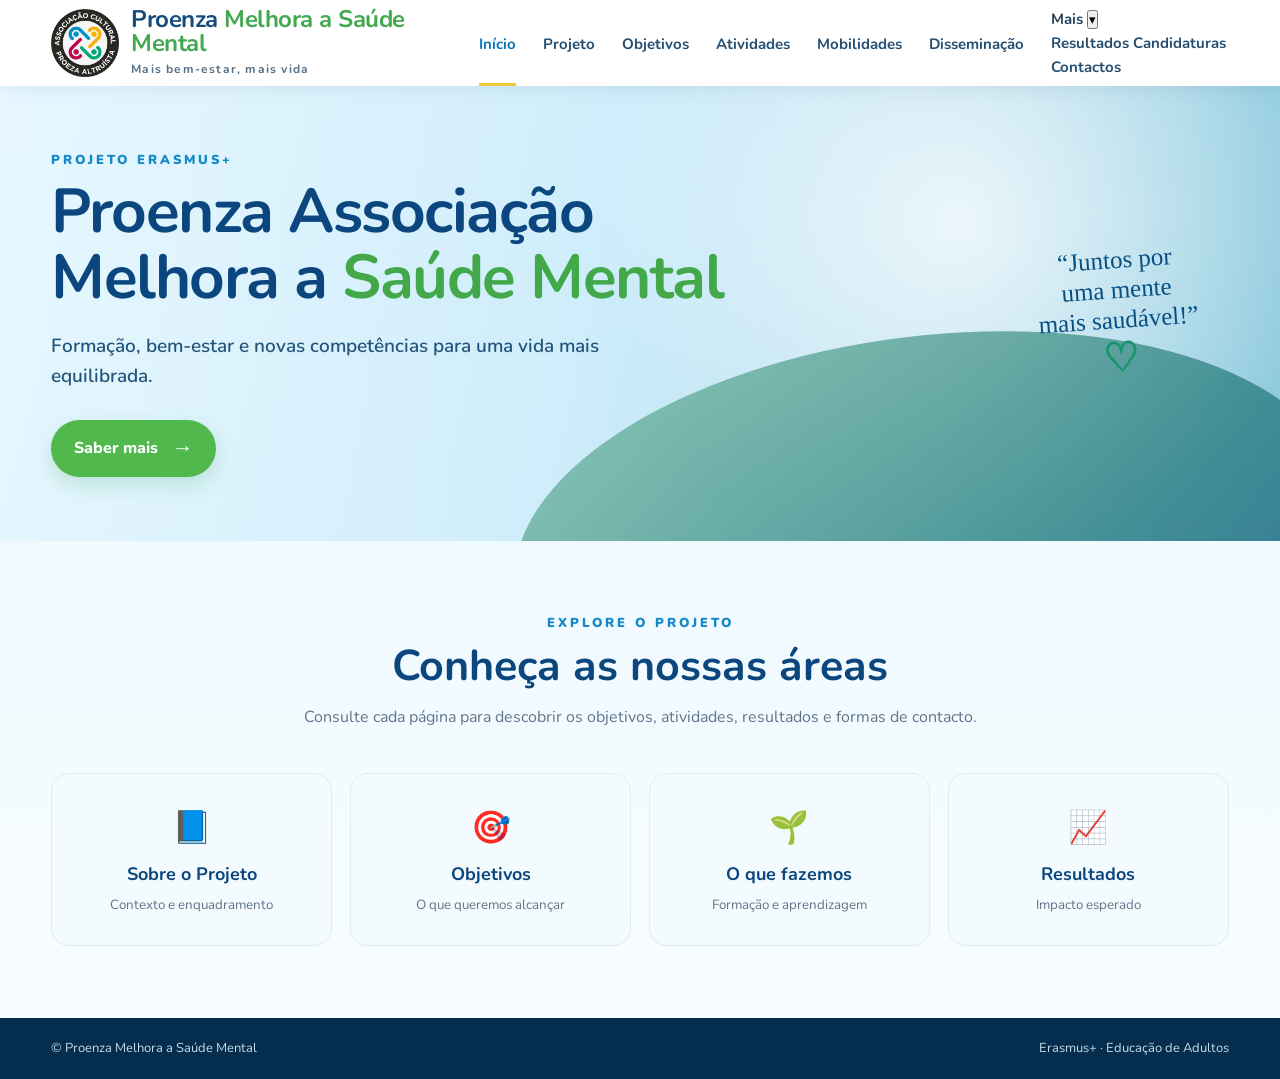
==== commit 8f08628c: "Add files via upload" ====
--- a/index.html
+++ b/index.html
@@ -4,7 +4,7 @@
 <meta charset="UTF-8">
 <meta name="viewport" content="width=device-width, initial-scale=1.0">
 <meta name="description" content="Proenza Melhora a Saúde Mental — Projeto Erasmus+ de Educação de Adultos.">
-<title>Proeza Melhora a Saúde Mental</title>
+<title>Proenza Melhora a Saúde Mental</title>
 <link rel="preconnect" href="https://fonts.googleapis.com">
 <link rel="preconnect" href="https://fonts.gstatic.com" crossorigin>
 <link href="https://fonts.googleapis.com/css2?family=Nunito:wght@400;600;700;800;900&display=swap" rel="stylesheet">
@@ -25,4 +25,4 @@
 <script src="js/common.js"></script>
 <script src="dados/index.js"></script>
 <script src="js/index.js"></script>
-</body></html>
+</body></html>
--- a/css/style.css
+++ b/css/style.css
@@ -4,7 +4,6 @@
 body{font-family:'Nunito',Arial,sans-serif;color:var(--text);line-height:1.6;background:#fff}
 a{text-decoration:none;color:inherit}
 .container{width:min(1180px,92%);margin:auto}
-
 .site-header{position:sticky;top:0;z-index:1000;background:rgba(255,255,255,.96);backdrop-filter:blur(10px);box-shadow:0 2px 18px rgba(0,40,80,.08)}
 .nav-wrap{min-height:86px;display:flex;align-items:center;justify-content:space-between;gap:30px}
 .brand{display:flex;align-items:center;gap:12px}
@@ -14,488 +13,44 @@
 .leaf-blue{left:5px;background:#1479bb;transform:rotate(-35deg)}
 .leaf-green{right:2px;background:#4db35a;transform:rotate(35deg)}
 .heart{position:absolute;left:18px;top:1px;color:#f5c53d;font-size:25px;z-index:2}
-
 .brand-text strong{display:block;font-size:24px;line-height:1;color:#164b7e;letter-spacing:-.5px}
-.brand-text strong span{color:#43a951}
-.brand-text strong em{color:#2d9c55;font-style:normal}
+.brand-text strong span{color:#43a951}.brand-text strong em{color:#2d9c55;font-style:normal}
 .brand-text small{display:block;color:#557087;font-size:12px;font-weight:700;letter-spacing:1.2px;margin-top:5px}
-
 .main-nav{display:flex;align-items:center;gap:27px;font-size:15px;font-weight:700}
 .main-nav a{padding:31px 0 27px;border-bottom:3px solid transparent;color:#254e70}
 .main-nav a:hover,.main-nav a.active{color:#0876bd;border-color:#f0c83e}
-
 .menu-toggle{display:none;background:none;border:0;cursor:pointer}
 .menu-toggle span{display:block;width:27px;height:3px;background:var(--blue);margin:5px;border-radius:5px}
-
 .hero{min-height:455px;position:relative;background:linear-gradient(105deg,#dff5ff 0%,#c7eafa 46%,#8ec9dd 100%);overflow:hidden}
 .hero:after{content:"";position:absolute;right:-5%;bottom:-45%;width:65%;height:90%;background:linear-gradient(145deg,#70b89b,#237a79 60%,#0b5078);border-radius:50% 50% 0 0;opacity:.72;transform:rotate(-7deg)}
 .hero-overlay{position:absolute;inset:0;background:radial-gradient(circle at 75% 30%,rgba(255,255,255,.75),transparent 35%),linear-gradient(90deg,rgba(255,255,255,.25),transparent)}
 .hero-content{position:relative;z-index:2;min-height:455px;display:flex;align-items:center;justify-content:space-between}
-.hero-copy{max-width:690px}
+.hero-copy{max-width:690px}.eyebrow{font-size:13px;font-weight:900;letter-spacing:3px;color:#1588c9;margin-bottom:9px}
+.hero h1{font-size:clamp(38px,5vw,62px);line-height:1.06;color:var(--blue);letter-spacing:-1.5px}
+.hero h1 span{color:var(--green)}.hero-subtitle{font-size:19px;max-width:570px;margin:20px 0 28px;color:#24557d;font-weight:600}
+.hero-message{font-family:cursive;color:#075083;font-size:25px;line-height:1.2;text-align:center;transform:rotate(-4deg);margin-right:30px}.hero-message b{display:block;color:#15966a;font-size:40px}
+.btn{display:inline-flex;align-items:center;gap:14px;border-radius:30px;padding:12px 23px;font-weight:800;transition:.25s;cursor:pointer}.btn span{font-size:21px}.btn-primary{background:#50b84d;color:#fff;box-shadow:0 8px 20px rgba(50,160,70,.2)}.btn-primary:hover{transform:translateY(-2px);background:#3ca341}.btn-outline{border:2px solid #168bd1;color:#0877bd;margin-top:15px}.btn-outline:hover{background:#168bd1;color:#fff}
+.section{padding:80px 0}.section-soft{padding:72px 0;background:linear-gradient(180deg,#effaff,#f8fcff)}
+.section-heading{margin-bottom:42px}.section-heading.centered{text-align:center;max-width:820px;margin-left:auto;margin-right:auto}.section-heading h2,.about h2,.results h2{font-size:clamp(30px,4vw,43px);line-height:1.1;color:var(--blue);margin-bottom:15px}.section-heading>p:last-child{color:var(--muted)}
+.cards.three{display:grid;grid-template-columns:repeat(3,1fr);gap:30px}
+.objective-card{display:grid;grid-template-columns:86px 1fr;gap:18px;background:#fff;border-radius:20px;padding:27px;box-shadow:0 8px 30px rgba(0,65,100,.08);transition:.25s}.objective-card:hover{transform:translateY(-5px);box-shadow:0 15px 35px rgba(0,65,100,.12)}
+.icon-circle{width:75px;height:75px;border-radius:50%;display:grid;place-items:center;color:#fff;font-size:32px;font-weight:800}.icon-circle.blue{background:#48a9dd}.icon-circle.green{background:#66b84d}.icon-circle.purple{background:#9b86c1}
+.number{font-size:13px;color:#1588c9;font-weight:900}.objective-card h3{font-size:19px;line-height:1.25;color:var(--blue);margin:3px 0 10px}.objective-card p{font-size:14px;color:var(--muted)}
+.about-grid{display:grid;grid-template-columns:1.15fr .85fr;gap:65px;align-items:center}.about-copy p{margin-bottom:15px;color:#50677b}.project-info{background:#eef8fd;border-radius:12px;padding:28px;box-shadow:0 10px 30px rgba(0,70,100,.07)}.erasmus-badge{display:flex;align-items:center;gap:14px;border-bottom:1px solid #c9e1ed;padding-bottom:20px;margin-bottom:8px}.eu-flag{width:62px;height:40px;display:grid;place-items:center;background:#1554a0;color:#ffd83d;font-size:24px}.erasmus-badge strong{display:block;font-size:24px;color:#155b99}.erasmus-badge small{display:block;color:#527087}.info-row{display:flex;gap:15px;padding:16px 0;border-bottom:1px solid #d7e8ef}.info-row:last-child{border-bottom:0}.info-row>span{font-size:22px;color:#1787c6;width:28px;text-align:center}.info-row strong,.info-row small{display:block}.info-row strong{font-size:14px;color:#174c75}.info-row small{font-size:13px;color:#5d7180}
+.stats{background:linear-gradient(90deg,#0a78b8,#187eab);color:#fff;padding:34px 0}.stats-grid{display:grid;grid-template-columns:repeat(3,1fr);gap:35px;text-align:center}.stats strong{display:block;font-size:44px;line-height:1;font-weight:900}.stats span{display:block;font-size:14px;margin-top:8px;opacity:.94}
+.topic-grid{display:grid;grid-template-columns:repeat(4,1fr);gap:18px}.topic-grid article{border:1px solid #e0edf2;border-radius:17px;padding:25px 20px;background:#fff;box-shadow:0 5px 20px rgba(0,60,100,.05);transition:.25s}.topic-grid article:hover{transform:translateY(-4px);border-color:#9fd4e8}.topic-grid span{font-size:32px}.topic-grid h3{color:var(--blue);margin:9px 0 4px}.topic-grid p{font-size:13px;color:var(--muted)}
+.results-grid{display:grid;grid-template-columns:1fr 1fr;gap:70px;align-items:center}.results-list{display:grid;gap:12px}.results-list div{background:#fff;border-radius:12px;padding:13px 17px;color:#31576f;font-weight:700;box-shadow:0 4px 15px rgba(0,60,100,.05)}.results-list div:first-letter{color:#42a84a}
+.quick-grid{display:grid;grid-template-columns:repeat(4,1fr);gap:18px}.quick-card{padding:28px 20px;border-radius:18px;background:#f4fbfe;border:1px solid #d9edf5;text-align:center;transition:.25s}.quick-card:hover{transform:translateY(-5px);background:#fff;box-shadow:0 10px 28px rgba(0,60,100,.08)}.quick-card span{display:block;font-size:32px}.quick-card strong{display:block;color:var(--blue);font-size:18px;margin:7px 0 3px}.quick-card small{color:var(--muted)}
+.section-dark{background:#063a63;color:#fff;padding:65px 0}.contact-grid{display:grid;grid-template-columns:1fr 1fr;gap:70px;align-items:center}.eyebrow.light{color:#75c9ee}.contact h2{font-size:clamp(31px,4vw,45px);line-height:1.1;margin-bottom:15px}.contact p{opacity:.88}.contact-box{background:rgba(255,255,255,.1);border:1px solid rgba(255,255,255,.18);border-radius:18px;padding:25px;display:grid;gap:7px}.contact-box strong{font-size:20px}.contact-box span{font-size:14px;opacity:.85}.contact-box a{display:inline-block;margin-top:10px;background:#55b84d;color:#fff;border-radius:25px;padding:9px 18px;width:max-content;font-weight:800}
+.site-footer{background:#042d4e;color:#c7dbe8;padding:20px 0;font-size:13px}.footer-wrap{display:flex;justify-content:space-between;gap:20px}
+@media(max-width:1000px){.main-nav{gap:15px;font-size:14px}.hero-message{display:none}.cards.three{grid-template-columns:1fr}.topic-grid{grid-template-columns:repeat(2,1fr)}}
+@media(max-width:760px){.nav-wrap{min-height:74px}.menu-toggle{display:block}.main-nav{position:absolute;top:74px;left:0;right:0;background:#fff;display:none;flex-direction:column;align-items:stretch;padding:10px 6%;box-shadow:0 12px 20px rgba(0,50,80,.1)}.main-nav.open{display:flex}.main-nav a{padding:12px 0;border-bottom:1px solid #eaf1f5}.brand-text strong{font-size:18px}.brand-text small{font-size:9px}.brand-logo{width:52px;height:52px}.brand-mark{width:44px;height:44px;transform:scale(.8);transform-origin:left center}.hero{min-height:520px}.hero-content{min-height:520px}.hero h1{font-size:42px}.hero-subtitle{font-size:17px}.about-grid,.results-grid,.contact-grid{grid-template-columns:1fr;gap:35px}.stats-grid{grid-template-columns:1fr;gap:22px}.quick-grid{grid-template-columns:1fr 1fr}.footer-wrap{flex-direction:column}.section{padding:60px 0}}
+@media(max-width:480px){.topic-grid,.quick-grid{grid-template-columns:1fr}.objective-card{grid-template-columns:65px 1fr;padding:20px}.icon-circle{width:60px;height:60px;font-size:25px}.hero h1{font-size:35px}.project-info{padding:20px}.section-heading{margin-bottom:30px}}
 
-.eyebrow{font-size:13px;font-weight:900;letter-spacing:3px;color:#1588c9;margin-bottom:9px}
-
-.hero h1{font-size:clamp(38px,5vw,62px);line-height:1.06;color:var(--blue);letter-spacing:-1.5px}
-.hero h1 span{color:var(--green)}
-
-.hero-subtitle{font-size:19px;max-width:570px;margin:20px 0 28px;color:#24557d;font-weight:600}
-
-.hero-message{font-family:cursive;color:#075083;font-size:25px;line-height:1.2;text-align:center;transform:rotate(-4deg);margin-right:30px}
-.hero-message b{display:block;color:#15966a;font-size:40px}
-
-.btn{display:inline-flex;align-items:center;gap:14px;border-radius:30px;padding:12px 23px;font-weight:800;transition:.25s;cursor:pointer}
-.btn span{font-size:21px}
-.btn-primary{background:#50b84d;color:#fff;box-shadow:0 8px 20px rgba(50,160,70,.2)}
-.btn-primary:hover{transform:translateY(-2px);background:#3ca341}
-.btn-outline{border:2px solid #168bd1;color:#0877bd;margin-top:15px}
-.btn-outline:hover{background:#168bd1;color:#fff}
-
-.section{padding:80px 0}
-.section-soft{padding:72px 0;background:linear-gradient(180deg,#effaff,#f8fcff)}
-
-.section-heading{margin-bottom:42px}
-.section-heading.centered{text-align:center;max-width:820px;margin-left:auto;margin-right:auto}
-.section-heading h2,.about h2,.results h2{font-size:clamp(30px,4vw,43px);line-height:1.1;color:var(--blue);margin-bottom:15px}
-.section-heading>p:last-child{color:var(--muted)}
-
-.cards.three{display:grid;grid-template-columns:repeat(3,1fr);gap:30px}
-
-.objective-card{display:grid;grid-template-columns:86px 1fr;gap:18px;background:#fff;border-radius:20px;padding:27px;box-shadow:0 8px 30px rgba(0,65,100,.08);transition:.25s}
-.objective-card:hover{transform:translateY(-5px);box-shadow:0 15px 35px rgba(0,65,100,.12)}
-
-.icon-circle{width:75px;height:75px;border-radius:50%;display:grid;place-items:center;color:#fff;font-size:32px;font-weight:800}
-.icon-circle.blue{background:#48a9dd}
-.icon-circle.green{background:#66b84d}
-.icon-circle.purple{background:#9b86c1}
-
-.number{font-size:13px;color:#1588c9;font-weight:900}
-.objective-card h3{font-size:19px;line-height:1.25;color:var(--blue);margin:3px 0 10px}
-.objective-card p{font-size:14px;color:var(--muted)}
-
-.about-grid{display:grid;grid-template-columns:1.15fr .85fr;gap:65px;align-items:center}
-.about-copy p{margin-bottom:15px;color:#50677b}
-
-.project-info{background:#eef8fd;border-radius:12px;padding:28px;box-shadow:0 10px 30px rgba(0,70,100,.07)}
-
-.erasmus-badge{display:flex;align-items:center;gap:14px;border-bottom:1px solid #c9e1ed;padding-bottom:20px;margin-bottom:8px}
-.eu-flag{width:62px;height:40px;display:grid;place-items:center;background:#1554a0;color:#ffd83d;font-size:24px}
-.erasmus-badge strong{display:block;font-size:24px;color:#155b99}
-.erasmus-badge small{display:block;color:#527087}
-
-.info-row{display:flex;gap:15px;padding:16px 0;border-bottom:1px solid #d7e8ef}
-.info-row:last-child{border-bottom:0}
-.info-row>span{font-size:22px;color:#1787c6;width:28px;text-align:center}
-.info-row strong,.info-row small{display:block}
-.info-row strong{font-size:14px;color:#174c75}
-.info-row small{font-size:13px;color:#5d7180}
-
-.stats{background:linear-gradient(90deg,#0a78b8,#187eab);color:#fff;padding:34px 0}
-.stats-grid{display:grid;grid-template-columns:repeat(3,1fr);gap:35px;text-align:center}
-.stats strong{display:block;font-size:44px;line-height:1;font-weight:900}
-.stats span{display:block;font-size:14px;margin-top:8px;opacity:.94}
-
-.topic-grid{display:grid;grid-template-columns:repeat(4,1fr);gap:18px}
-.topic-grid article{border:1px solid #e0edf2;border-radius:17px;padding:25px 20px;background:#fff;box-shadow:0 5px 20px rgba(0,60,100,.05);transition:.25s}
-.topic-grid article:hover{transform:translateY(-4px);border-color:#9fd4e8}
-.topic-grid span{font-size:32px}
-.topic-grid h3{color:var(--blue);margin:9px 0 4px}
-.topic-grid p{font-size:13px;color:var(--muted)}
-
-.results-grid{display:grid;grid-template-columns:1fr 1fr;gap:70px;align-items:center}
-.results-list{display:grid;gap:12px}
-.results-list div{background:#fff;border-radius:12px;padding:13px 17px;color:#31576f;font-weight:700;box-shadow:0 4px 15px rgba(0,60,100,.05)}
-.results-list div:first-letter{color:#42a84a}
-
-.quick-grid{display:grid;grid-template-columns:repeat(4,1fr);gap:18px}
-.quick-card{padding:28px 20px;border-radius:18px;background:#f4fbfe;border:1px solid #d9edf5;text-align:center;transition:.25s}
-.quick-card:hover{transform:translateY(-5px);background:#fff;box-shadow:0 10px 28px rgba(0,60,100,.08)}
-.quick-card span{display:block;font-size:32px}
-.quick-card strong{display:block;color:var(--blue);font-size:18px;margin:7px 0 3px}
-.quick-card small{color:var(--muted)}
-
-.section-dark{background:#063a63;color:#fff;padding:65px 0}
-
-.contact-grid{display:grid;grid-template-columns:1fr 1fr;gap:70px;align-items:center}
-.eyebrow.light{color:#75c9ee}
-.contact h2{font-size:clamp(31px,4vw,45px);line-height:1.1;margin-bottom:15px}
-.contact p{opacity:.88}
-
-.contact-box{background:rgba(255,255,255,.1);border:1px solid rgba(255,255,255,.18);border-radius:18px;padding:25px;display:grid;gap:7px}
-.contact-box strong{font-size:20px}
-.contact-box span{font-size:14px;opacity:.85}
-.contact-box a{display:inline-block;margin-top:10px;background:#55b84d;color:#fff;border-radius:25px;padding:9px 18px;width:max-content;font-weight:800}
-
-.site-footer{background:#042d4e;color:#c7dbe8;padding:20px 0;font-size:13px}
-.footer-wrap{display:flex;justify-content:space-between;gap:20px}
-
-@media(max-width:1000px){
-  .main-nav{gap:15px;font-size:14px}
-  .hero-message{display:none}
-  .cards.three{grid-template-columns:1fr}
-  .topic-grid{grid-template-columns:repeat(2,1fr)}
-}
-
-@media(max-width:760px){
-  .nav-wrap{min-height:74px}
-  .menu-toggle{display:block}
-
-  .main-nav{
-    position:absolute;
-    top:74px;
-    left:0;
-    right:0;
-    background:#fff;
-    display:none;
-    flex-direction:column;
-    align-items:stretch;
-    padding:10px 6%;
-    box-shadow:0 12px 20px rgba(0,50,80,.1)
-  }
-
-  .main-nav.open{display:flex}
-
-  .main-nav a{
-    padding:12px 0;
-    border-bottom:1px solid #eaf1f5
-  }
-
-  .brand-text strong{font-size:18px}
-  .brand-text small{font-size:9px}
-  .brand-logo{width:52px;height:52px}
-  .brand-mark{
-    width:44px;
-    height:44px;
-    transform:scale(.8);
-    transform-origin:left center
-  }
-
-  .hero{min-height:520px}
-  .hero-content{min-height:520px}
-  .hero h1{font-size:42px}
-  .hero-subtitle{font-size:17px}
-
-  .about-grid,
-  .results-grid,
-  .contact-grid{
-    grid-template-columns:1fr;
-    gap:35px
-  }
-
-  .stats-grid{
-    grid-template-columns:1fr;
-    gap:22px
-  }
-
-  .quick-grid{
-    grid-template-columns:1fr 1fr
-  }
-
-  .footer-wrap{
-    flex-direction:column
-  }
-
-  .section{
-    padding:60px 0
-  }
-}
-
-@media(max-width:480px){
-  .topic-grid,
-  .quick-grid{
-    grid-template-columns:1fr
-  }
-
-  .objective-card{
-    grid-template-columns:65px 1fr;
-    padding:20px
-  }
-
-  .icon-circle{
-    width:60px;
-    height:60px;
-    font-size:25px
-  }
-
-  .hero h1{font-size:35px}
-  .project-info{padding:20px}
-  .section-heading{margin-bottom:30px}
-}
-
-
-/* =========================================================
-   NAVEGAÇÃO MULTIPÁGINA COM TRANSIÇÃO SUAVE
-   ========================================================= */
-
-body{
-  opacity:1;
-  transition:opacity .32s ease,transform .32s ease
-}
-
-body.page-leave{
-  opacity:0;
-  transform:translateY(8px)
-}
-
-.page-intro{
-  padding:76px 0 28px
-}
-
-.page-intro h1{
-  font-size:clamp(34px,5vw,54px);
-  color:var(--blue);
-  line-height:1.08
-}
-
-.page-intro p{
-  max-width:760px;
-  color:var(--muted);
-  margin-top:15px
-}
-
-@media(prefers-reduced-motion:reduce){
-  body{
-    transition:none
-  }
-}
-
-
-/* =========================================================
-   GALERIA — APENAS NA PÁGINA MOBILIDADES
-   ========================================================= */
-
-body[data-page="mobilidades"] .gallery-grid{
-  display:grid;
-  grid-template-columns:repeat(4,1fr);
-  gap:20px;
-  width:100%;
-}
-
-body[data-page="mobilidades"] .gallery-item{
-  margin:0;
-  width:100%;
-  aspect-ratio:4 / 3;
-  overflow:hidden;
-  border-radius:14px;
-  background:#eef5f8;
-}
-
-body[data-page="mobilidades"] .gallery-item img{
-  display:block;
-  width:100%;
-  height:100%;
-  object-fit:cover;
-  cursor:pointer;
-  transition:transform .3s ease;
-}
-
-body[data-page="mobilidades"] .gallery-item img:hover{
-  transform:scale(1.04);
-}
-
-
-/* =========================================================
-   CABEÇALHO DE CADA MOBILIDADE
-   ========================================================= */
-
-body[data-page="mobilidades"] .mobility-list{
-  display:grid;
-  gap:80px;
-}
-
-body[data-page="mobilidades"] .mobility-block{
-  padding-bottom:70px;
-  border-bottom:1px solid #dcebf2;
-}
-
-body[data-page="mobilidades"] .mobility-block:last-child{
-  border-bottom:0;
-  padding-bottom:0;
-}
-
-body[data-page="mobilidades"] .mobility-header{
-  margin-bottom:30px;
-  max-width:820px;
-}
-
-body[data-page="mobilidades"] .mobility-header h2{
-  color:var(--blue);
-  font-size:clamp(28px,4vw,40px);
-  line-height:1.1;
-  margin-bottom:8px;
-}
-
-body[data-page="mobilidades"] .mobility-header p{
-  color:var(--muted);
-}
-
-body[data-page="mobilidades"] .mobility-header .mobility-location{
-  color:#1588c9;
-  font-weight:800;
-  margin-bottom:12px;
-}
-
-
-/* =========================================================
-   LIGHTBOX — FOTOGRAFIA AMPLIADA
-   ========================================================= */
-
-body[data-page="mobilidades"] .gallery-lightbox{
-  position:fixed;
-  inset:0;
-  z-index:2000;
-
-  display:none;
-  align-items:center;
-  justify-content:center;
-
-  background:rgba(0,25,45,.92);
-  padding:40px;
-}
-
-body[data-page="mobilidades"] .gallery-lightbox.active{
-  display:flex;
-}
-
-body[data-page="mobilidades"] .gallery-lightbox img{
-  display:block;
-  max-width:min(1100px,90vw);
-  max-height:85vh;
-  width:auto;
-  height:auto;
-  object-fit:contain;
-  border-radius:10px;
-  box-shadow:0 15px 50px rgba(0,0,0,.35);
-}
-
-
-/* =========================================================
-   BOTÕES DA LIGHTBOX
-   ========================================================= */
-
-body[data-page="mobilidades"] .gallery-close,
-body[data-page="mobilidades"] .gallery-prev,
-body[data-page="mobilidades"] .gallery-next{
-  position:absolute;
-
-  width:48px;
-  height:48px;
-
-  border:0;
-  border-radius:50%;
-
-  background:rgba(255,255,255,.14);
-  color:#fff;
-
-  display:flex;
-  align-items:center;
-  justify-content:center;
-
-  font-size:34px;
-  line-height:1;
-
-  cursor:pointer;
-
-  transition:background .2s ease,transform .2s ease;
-}
-
-body[data-page="mobilidades"] .gallery-close:hover,
-body[data-page="mobilidades"] .gallery-prev:hover,
-body[data-page="mobilidades"] .gallery-next:hover{
-  background:rgba(255,255,255,.25);
-}
-
-body[data-page="mobilidades"] .gallery-close{
-  top:20px;
-  right:25px;
-  font-size:32px;
-}
-
-body[data-page="mobilidades"] .gallery-prev{
-  left:25px;
-  top:50%;
-  transform:translateY(-50%);
-}
-
-body[data-page="mobilidades"] .gallery-next{
-  right:25px;
-  top:50%;
-  transform:translateY(-50%);
-}
-
-body[data-page="mobilidades"] .gallery-prev:hover{
-  transform:translateY(-50%) scale(1.05);
-}
-
-body[data-page="mobilidades"] .gallery-next:hover{
-  transform:translateY(-50%) scale(1.05);
-}
-
-
-/* =========================================================
-   GALERIA — TABLET
-   ========================================================= */
-
-@media(max-width:900px){
-
-  body[data-page="mobilidades"] .gallery-grid{
-    grid-template-columns:repeat(2,1fr);
-  }
-
-}
-
-
-/* =========================================================
-   GALERIA — TELEMÓVEL
-   ========================================================= */
-
-@media(max-width:600px){
-
-  body[data-page="mobilidades"] .gallery-grid{
-    grid-template-columns:1fr;
-    gap:16px;
-  }
-
-  body[data-page="mobilidades"] .gallery-item{
-    border-radius:12px;
-  }
-
-  body[data-page="mobilidades"] .gallery-lightbox{
-    padding:20px;
-  }
-
-  body[data-page="mobilidades"] .gallery-lightbox img{
-    max-width:94vw;
-    max-height:78vh;
-  }
-
-  body[data-page="mobilidades"] .gallery-prev{
-    left:10px;
-  }
-
-  body[data-page="mobilidades"] .gallery-next{
-    right:10px;
-  }
-
-  body[data-page="mobilidades"] .gallery-close{
-    top:12px;
-    right:12px;
-  }
-
-}
-
-
-/* =========================================================
-   ACESSIBILIDADE / MOVIMENTO REDUZIDO
-   ========================================================= */
-
-@media(prefers-reduced-motion:reduce){
-
-  body[data-page="mobilidades"] .gallery-item img{
-    transition:none;
-  }
-
-  body[data-page="mobilidades"] .gallery-item img:hover{
-    transform:none;
-  }
-
-}
+/* Navegação multipágina com transição suave */
+body{opacity:1;transition:opacity .32s ease,transform .32s ease}
+body.page-leave{opacity:0;transform:translateY(8px)}
+.page-intro{padding:76px 0 28px}
+.page-intro h1{font-size:clamp(34px,5vw,54px);color:var(--blue);line-height:1.08}
+.page-intro p{max-width:760px;color:var(--muted);margin-top:15px}
+@media(prefers-reduced-motion:reduce){body{transition:none}}
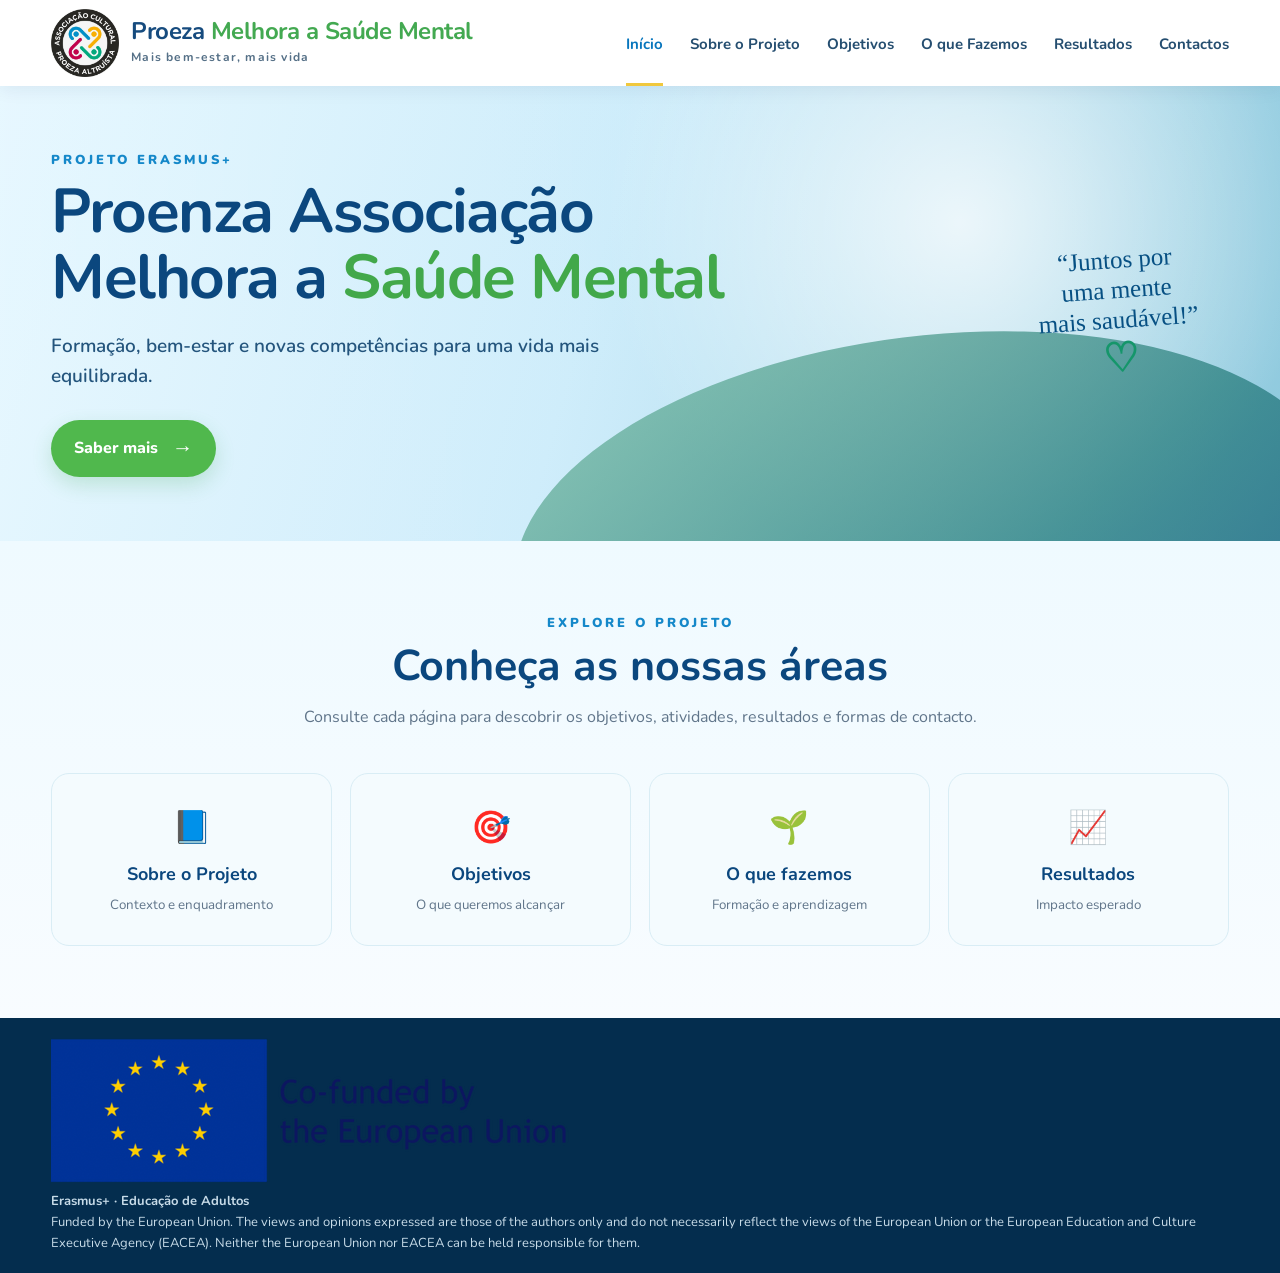
==== commit 272904ee: "Add files via upload" ====
--- a/index.html
+++ b/index.html
@@ -3,8 +3,8 @@
 <head>
 <meta charset="UTF-8">
 <meta name="viewport" content="width=device-width, initial-scale=1.0">
-<meta name="description" content="Proenza Melhora a Saúde Mental — Projeto Erasmus+ de Educação de Adultos.">
-<title>Proenza Melhora a Saúde Mental</title>
+<meta name="description" content="Proeza Melhora a Saúde Mental — Projeto Erasmus+ de Educação de Adultos.">
+<title>Proeza Melhora a Saúde Mental</title>
 <link rel="preconnect" href="https://fonts.googleapis.com">
 <link rel="preconnect" href="https://fonts.gstatic.com" crossorigin>
 <link href="https://fonts.googleapis.com/css2?family=Nunito:wght@400;600;700;800;900&display=swap" rel="stylesheet">
@@ -12,15 +12,21 @@
 </head>
 <body data-page="index">
 <header class="site-header"><div class="container nav-wrap">
-<a class="brand" href="index.html" aria-label="Proenza Melhora a Saúde Mental — início">
+<a class="brand" href="index.html" aria-label="Proeza Melhora a Saúde Mental — início">
 <img class="brand-logo" src="css/imagens/logo.png" alt="Associação Cultural Proeza Altruísta">
-<span class="brand-text"><strong>Proenza <span>Melhora a Saúde Mental</span></strong><small>Mais bem-estar, mais vida</small></span>
+<span class="brand-text"><strong>Proeza <span>Melhora a Saúde Mental</span></strong><small>Mais bem-estar, mais vida</small></span>
 </a>
 <button class="menu-toggle" aria-label="Abrir menu" aria-expanded="false"><span></span><span></span><span></span></button>
 <nav class="main-nav" aria-label="Navegação principal" id="main-nav"></nav>
 </div></header>
 <main id="page-content"></main>
-<footer class="site-footer"><div class="container footer-wrap"><span>© <span id="year"></span> Proenza Melhora a Saúde Mental</span><span>Erasmus+ · Educação de Adultos</span></div></footer>
+<footer class="site-footer"><div class="container footer-eu">
+<img src="css/imagens/ue.png" alt="União Europeia">
+<div class="footer-eu-text">
+<strong>Erasmus+ · Educação de Adultos</strong>
+<p>Funded by the European Union. The views and opinions expressed are those of the authors only and do not necessarily reflect the views of the European Union or the European Education and Culture Executive Agency (EACEA). Neither the European Union nor EACEA can be held responsible for them.</p>
+</div>
+</div></footer>
 <script src="dados/menu.js"></script>
 <script src="js/common.js"></script>
 <script src="dados/index.js"></script>
